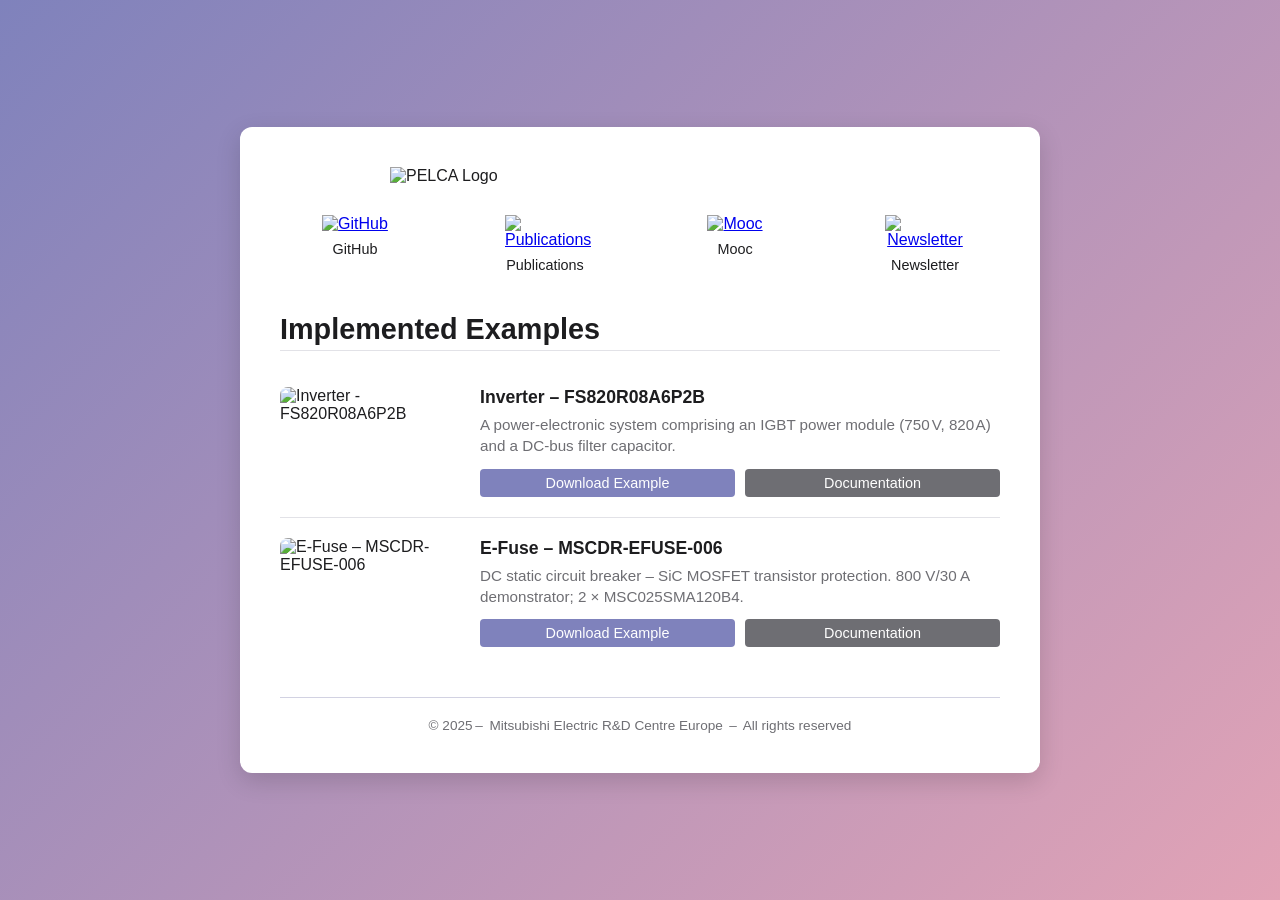
==== index.html @ 406dc4d6 "add contact" ====
<!DOCTYPE html>
<html lang="en">
<head>
  <meta charset="UTF-8" />
  <meta name="viewport" content="width=device-width, initial-scale=1" />
  <title>PELCA - Power Electronics Life Cycle Assessment</title>

  <!-- ————————— PWA : icônes et couleurs ————————— -->
  <!-- Favicon desktop -->
  <link rel="icon" type="image/png" sizes="32x32" href="icons/first_image.png" />
  <!-- Icône iOS “Add to Home Screen” -->
  <link rel="apple-touch-icon" sizes="180x180" href="icons/first_image.png" />
  <!-- Couleur de la barre d’adresse Chrome (Android) -->
  <meta name="theme-color" content="#7f82bc" />
  <!-- iOS full‑screen -->
  <meta name="apple-mobile-web-app-capable" content="yes" />
  <meta name="apple-mobile-web-app-title" content="PELCA" />
  <meta name="apple-mobile-web-app-status-bar-style" content="default" />
  <!-- Manifest Android -->
  <link rel="manifest" href="manifest.json" />
  <!-- Windows tile -->
  <meta name="msapplication-TileImage" content="icons/first_image.png" />
  <meta name="msapplication-TileColor" content="#7f82bc" />
  <!-- ———————————————————————————————— -->

  <style>
    :root {
      --gradient-from: #7f82bc; /* PELCA violet */
      --gradient-to:   #e2a3b6; /* PELCA rose */
      --text:      #1d1d1f;
      --secondary: #6e6e73;
      --download-btn: var(--gradient-from);
      --doc-btn:   #6e6e73;
      --font: -apple-system, BlinkMacSystemFont, "Segoe UI", Roboto, Oxygen,
               Ubuntu, Cantarell, "Open Sans", "Helvetica Neue", sans-serif;
    }
    * { box-sizing: border-box; margin: 0; padding: 0; }
    body {
      min-height: 100vh;
      background: linear-gradient(135deg, var(--gradient-from), var(--gradient-to));
      display: flex; align-items: center; justify-content: center;
      font-family: var(--font); color: var(--text);
    }
    .floating-window {
      background: #fff; border-radius: 12px;
      box-shadow: 0 8px 24px rgba(0,0,0,0.15);
      max-width: 800px; width: 90%; padding: 40px;
    }
    .logo-top {
      display: block; margin: 0 auto 30px;
      max-width: 500px; height: auto;
    }
    .links {
      display: flex; justify-content: space-around;
      flex-wrap: wrap; gap: 40px; margin-bottom: 40px;
    }
    .link-item { text-align: center; width: 80px; }
    .link-item img {
      width: 48px; height: 48px;
      transition: opacity .2s;
    }
    .link-item img:hover { opacity: .7; }
    .icon-label { margin-top: 8px; font-size: .9rem; }

    main h2 {
      font-size: 1.8rem; margin-bottom: 16px;
      border-bottom: 1px solid #e2e2e7; padding-bottom: 4px;
    }
    .example-item {
      display: flex; align-items: flex-start;
      gap: 20px; padding: 20px 0;
    }
    .example-item + .example-item {
      border-top: 1px solid #e2e2e7;
    }
    .example-image {
      flex: 0 0 25%; border-radius: 8px;
      object-fit: cover; max-height: 100px;
    }
    .example-content { flex: 1; }
    .example-content h3 {
      margin-bottom: 6px; font-size: 1.1rem; font-weight: bold;
    }
    .example-content p {
      color: var(--secondary); font-size: .95rem; line-height: 1.4;
    }
    .example-actions {
      margin-top: 12px;
      display: flex;
      gap: 10px;
    }
    .example-actions a {
      flex: 1;
      display: inline-block;
      text-align: center;
      padding: 6px 12px;
      border-radius: 4px;
      font-size: .9rem;
      text-decoration: none;
      transition: opacity .2s;
      color: #fff;
    }
    .btn-download { background: var(--download-btn); }
    .btn-download:hover { opacity: .8; }
    .btn-doc { background: var(--doc-btn); }
    .btn-doc:hover { opacity: .8; }

    footer {
      text-align: center; margin-top: 30px;
      border-top: 1px solid #d2d2e2; padding-top: 20px;
      color: var(--secondary); font-size: .85rem;
    }

    /* —————————————— R E S P O N S I V E —————————————— */
    @media (max-width: 600px) {
      .logo-top {
        max-width: 80%; margin-bottom: 20px;
      }
      .example-item {
        flex-direction: column;
        align-items: center; text-align: center;
      }
      .example-image {
        flex: none; max-width: 60%; margin-bottom: 12px;
      }
      .example-actions {
        flex-direction: column;
      }
      .example-actions a {
        width: 100%; margin: 4px 0;
      }
    }

    /* masquer le style des liens dans le footer */
    footer a {
      color: inherit;         /* hérite de la couleur du footer */
      text-decoration: none;  /* pas de soulignement */
      cursor: default;        /* curseur normal */
    }
    footer a:hover {
      color: inherit;         /* même couleur au survol */
      text-decoration: none;  /* toujours pas de soulignement */
    }


  </style>
</head>
<body>

  <div class="floating-window">
    <!-- Logo PELCA -->
    <img
      src="https://rawcdn.githack.com/merce-fra/PELCA/Release_PELCA_v1.3/Images/first_image.png"
      alt="PELCA Logo"
      class="logo-top"
    />

    <div class="links">
      <!-- GitHub -->
      <div class="link-item">
        <a href="https://github.com/merce-fra/PELCA"
           target="_blank" rel="noopener noreferrer" title="GitHub">
          <img
            src="https://raw.githubusercontent.com/FortAwesome/Font-Awesome/6.x/svgs/brands/github.svg"
            alt="GitHub"
          />
        </a>
        <div class="icon-label">GitHub</div>
      </div>

      <!-- Publications -->
      <div class="link-item">
        <a href="https://merce-pelca.github.io/publications.html"
           rel="noopener noreferrer" title="Publications">
          <img
            src="https://raw.githubusercontent.com/FortAwesome/Font-Awesome/6.x/svgs/solid/book-open.svg"
            alt="Publications"
          />
        </a>
        <div class="icon-label">Publications</div>
      </div>

      <!-- Mooc -->
      <div class="link-item">
        <a href="https://merce-pelca.github.io/mooc.html"
           rel="noopener noreferrer" title="Mooc">
          <img
            src="https://raw.githubusercontent.com/FortAwesome/Font-Awesome/6.x/svgs/solid/graduation-cap.svg"
            alt="Mooc"
          />
        </a>
        <div class="icon-label">Mooc</div>
      </div>

      <!-- Newsletter -->
      <div class="link-item">
        <a href="https://forms.office.com/e/TFM0s2G8ew"
           target="_blank" rel="noopener noreferrer" title="Newsletter">
          <img
            src="https://raw.githubusercontent.com/FortAwesome/Font-Awesome/6.x/svgs/solid/envelope.svg"
            alt="Newsletter"
          />
        </a>
        <div class="icon-label">Newsletter</div>
      </div>
    </div>

    <main>
      <h2>Implemented Examples</h2>

      <div class="example-item">
        <img
          src="https://www.mouser.fr/images/infineon/lrg/FS820R08A6P2BBPSA1_SPL_t.jpg"
          alt="Inverter - FS820R08A6P2B"
          class="example-image"
        />
        <div class="example-content">
          <h3>Inverter – FS820R08A6P2B</h3>
          <p>A power-electronic system comprising an IGBT power module (750 V, 820 A) and a DC‑bus filter capacitor.</p>
          <div class="example-actions">
            <a
              href="https://github.com/merce-fra/PELCA/raw/Release_PELCA_v1.4/Input%20example/inputExample_v1.4.0_PowerModuleAndCapacitor.xlsx"
              download
              class="btn-download">
              Download Example
            </a>
            <a
              href="https://github.com/merce-fra/PELCA/blob/Release_PELCA_v1.4/Input%20example/ExampleOverview.md"
              target="_blank" rel="noopener noreferrer"
              class="btn-doc">
              Documentation
            </a>
          </div>
        </div>
      </div>

      <div class="example-item">
        <img
          src="https://www.microchip.com/content/dam/mchp/mrt-dam/products/dpm/220714-dpm-photo-e-fuse-technology-demonstrator-board-angle-transparent.jpg"
          alt="E-Fuse – MSCDR-EFUSE-006"
          class="example-image"/>

        <div class="example-content">
          <h3>E-Fuse – MSCDR-EFUSE-006</h3>
          <p>DC static circuit breaker – SiC MOSFET transistor protection. 800 V/30 A demonstrator; 2 × MSC025SMA120B4.</p>
          <div class="example-actions">
            <a
              href="https://github.com/merce-fra/PELCA/raw/Release_PELCA_v1.4/Input%20example/inputExample_v1.4.0_Efuse.xlsx"
              download
              class="btn-download">
              Download Example
            </a>
            <a
              href="https://github.com/merce-fra/PELCA/blob/Release_PELCA_v1.4/Input%20example/ExampleOverview.md"
              target="_blank" rel="noopener noreferrer"
              class="btn-doc">
              Documentation
            </a>
          </div>
        </div>
      </div>
    </main>

    <footer>
      &copy; 2025 – 
      <a href="#" onclick="openTraffic(); return false;">Mitsubishi Electric R&D Centre Europe</a>
      – 
      <a href="https://merce-pelca.github.io/contact.html" rel="noopener">All rights reserved</a>
    </footer>

  </div>

  <script>
    function openTraffic() {
      const pwd = prompt("Enter password to access Traffic:");
      if (pwd === "MERCE2025") {
        window.open("https://thomtech0.github.io", "_blank", "noopener");
      } else if (pwd !== null) {
        alert("Incorrect password.");
      }
    }
  </script>
</body>
</html>
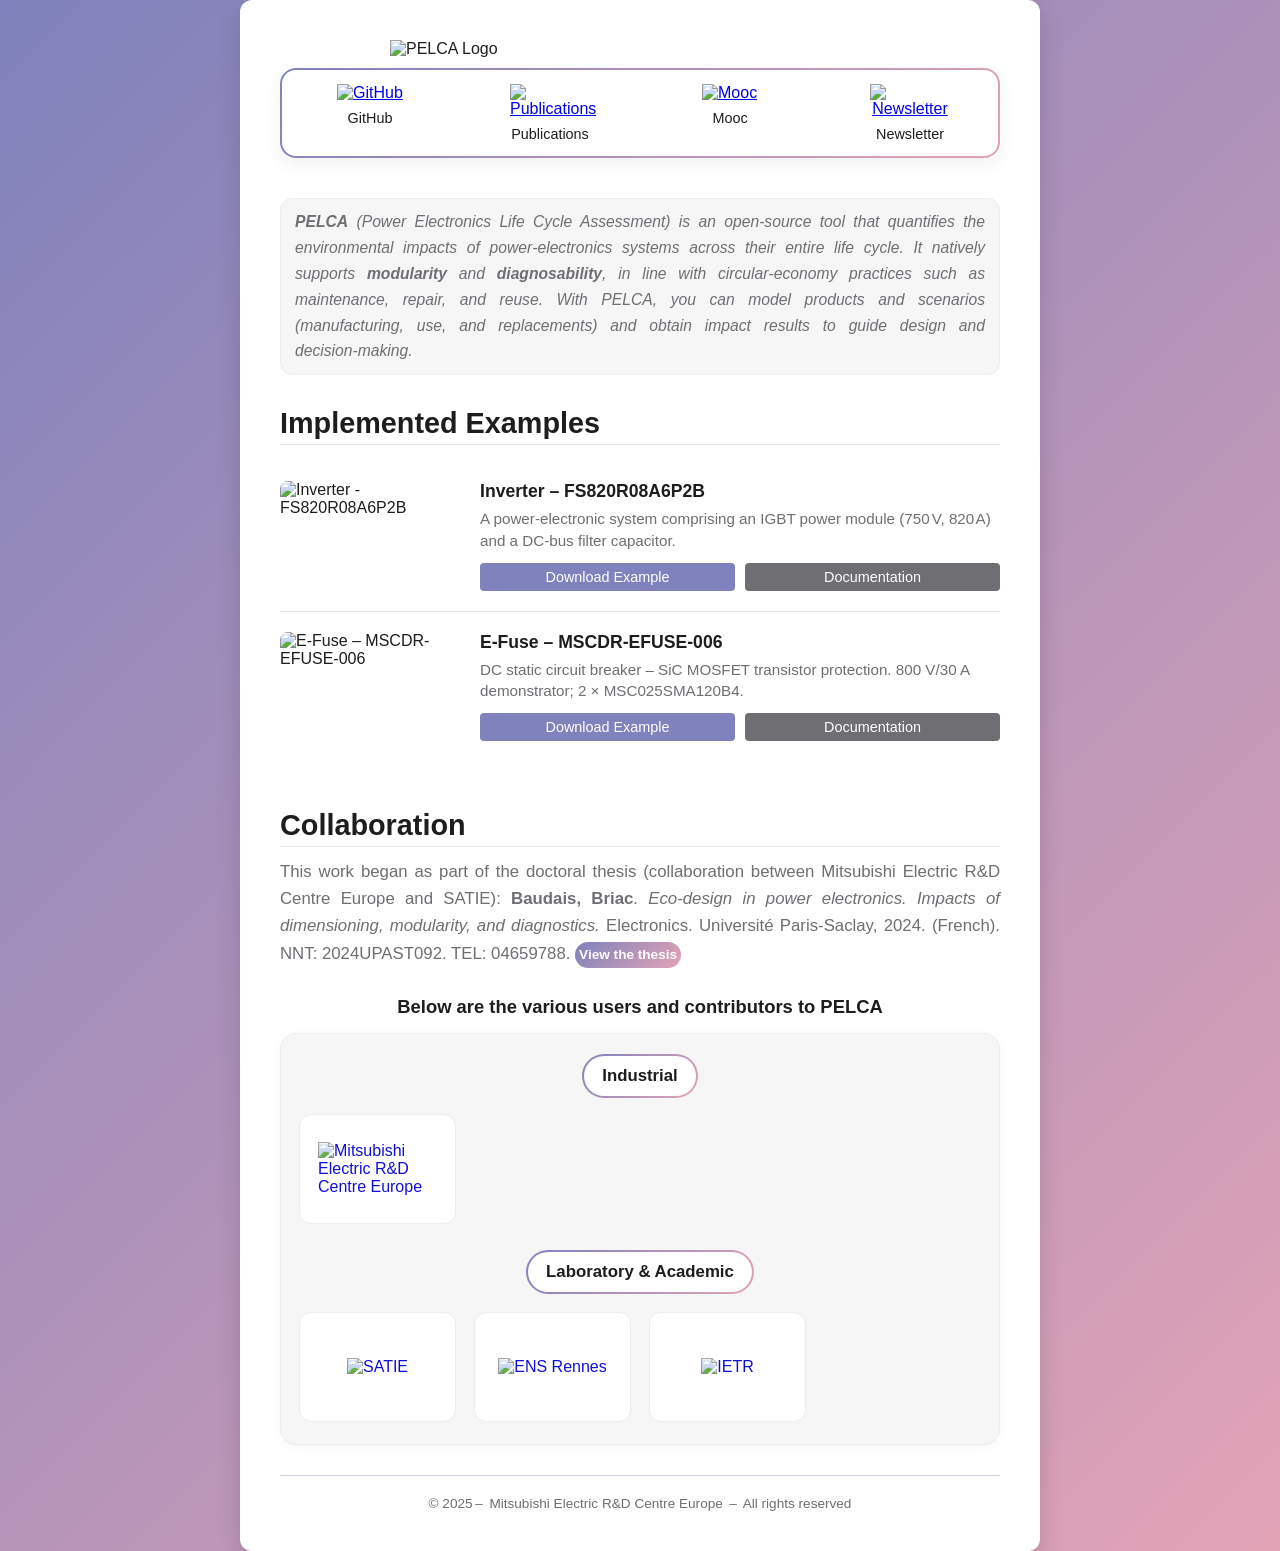
==== commit c8cba159: "PELCA Web - V2" ====
--- a/index.html
+++ b/index.html
@@ -2,6 +2,7 @@
 <html lang="en">
 <head>
   <meta charset="UTF-8" />
+  <meta name="google-site-verification" content="qB7MZzRbN-OQLLU3OXkuDCu5ByE9jwiSipl_wP4SXSw" />
   <meta name="viewport" content="width=device-width, initial-scale=1" />
   <title>PELCA - Power Electronics Life Cycle Assessment</title>
 
@@ -33,6 +34,7 @@
       --doc-btn:   #6e6e73;
       --font: -apple-system, BlinkMacSystemFont, "Segoe UI", Roboto, Oxygen,
                Ubuntu, Cantarell, "Open Sans", "Helvetica Neue", sans-serif;
+      --logo-card-w: 180px;
     }
     * { box-sizing: border-box; margin: 0; padding: 0; }
     body {
@@ -47,7 +49,7 @@
       max-width: 800px; width: 90%; padding: 40px;
     }
     .logo-top {
-      display: block; margin: 0 auto 30px;
+      display: block; margin: 0 auto 10px;
       max-width: 500px; height: auto;
     }
     .links {
@@ -61,6 +63,40 @@
     }
     .link-item img:hover { opacity: .7; }
     .icon-label { margin-top: 8px; font-size: .9rem; }
+
+    .site-intro {
+      margin: 0 0 32px;            /* keep close to logo, a bit more air below */
+      font-size: 0.98rem;
+      line-height: 1.65;
+      color: var(--secondary);
+      text-align: justify;
+      font-style: italic;
+      background: #f6f6f7;         /* light grey bubble */
+      border: 1px solid #ececf1;   /* subtle border */
+      border-radius: 12px;         /* rounded corners */
+      padding: 10px 14px;          /* inner spacing */
+    }
+    .links-dock {
+      background: linear-gradient(#ffffff, #ffffff) padding-box,
+                  linear-gradient(135deg, var(--gradient-from), var(--gradient-to)) border-box;
+      border: 2px solid transparent;
+      border-radius: 16px;
+      padding: 14px 18px; /* compensate 2px border */
+      box-shadow: 0 6px 18px rgba(0,0,0,.06);
+      margin-bottom: 40px;
+    }
+    .links-dock .links {
+      margin-bottom: 0; /* avoid double spacing now that the dock has padding */
+    }
+    .links-dock .link-item img {
+      transition: transform .25s cubic-bezier(.2,.7,.3,1), opacity .2s, filter .25s;
+      will-change: transform;
+    }
+    .links-dock .link-item img:hover {
+      transform: translateY(-6px) scale(1.12);
+      opacity: .9;
+      filter: drop-shadow(0 6px 10px rgba(0,0,0,.18));
+    }
 
     main h2 {
       font-size: 1.8rem; margin-bottom: 16px;
@@ -105,6 +141,23 @@
     .btn-doc { background: var(--doc-btn); }
     .btn-doc:hover { opacity: .8; }
 
+    .btn-thesis {
+      display: inline-block;
+      margin-top: 2px;
+      padding: 2px 4px;
+      border-radius: 999px;
+      background: linear-gradient(135deg, var(--gradient-from), var(--gradient-to));
+      color: #fff !important;
+      font-weight: 600;
+      font-size: 0.85rem;
+      text-decoration: none;
+      transition: transform 0.2s ease, box-shadow 0.2s ease;
+    }
+    .btn-thesis:hover {
+      transform: translateY(-2px);
+      box-shadow: 0 4px 12px rgba(0,0,0,0.15);
+    }
+
     footer {
       text-align: center; margin-top: 30px;
       border-top: 1px solid #d2d2e2; padding-top: 20px;
@@ -142,7 +195,85 @@
       text-decoration: none;  /* toujours pas de soulignement */
     }
 
-
+    /* ———————————— C O L L A B O R A T I O N ———————————— */
+    .collab-section { margin-top: 48px; }
+    .collab-section h2 { font-size: 1.8rem; margin-bottom: 12px; border-bottom: 1px solid #e2e2e7; padding-bottom: 4px; }
+    .collab-intro {
+      color: var(--text);
+      margin-bottom: 16px;
+      line-height: 1.6;
+      text-align: justify;
+      font-size: 1.05rem;
+    }
+    .collab-muted { color: var(--secondary); }
+    .collab-note {
+      color: var(--text);
+      font-size: 1.05rem;
+      line-height: 1.6;
+      margin-top: 12px;
+      text-align: justify;
+    }
+
+    .collab-bubble {
+      background: #f6f6f7;
+      border: 1px solid #ececf1;
+      border-radius: 16px;
+      padding: 10px 18px 22px;
+      box-shadow: 0 2px 8px rgba(0,0,0,.04);
+      margin-top: 12px;
+    }
+
+    .tabs { display: inline-flex; gap: 6px; padding: 6px; }
+    .tab-btn {
+      border: none; background: transparent; padding: 8px 14px; border-radius: 8px; cursor: pointer; font-weight: 600; color: var(--secondary);
+      transition: background .2s, box-shadow .2s, color .2s;
+    }
+    .tab-btn:hover { background: #ffffff; box-shadow: 0 1px 6px rgba(0,0,0,.06); color: var(--text); }
+    .tab-btn.active { background: linear-gradient(135deg, #fff, #fff) padding-box,
+                       linear-gradient(135deg, var(--gradient-from), var(--gradient-to)) border-box;
+                       border: 2px solid transparent; color: var(--text); }
+    .tab-btn.static.big {
+      background: linear-gradient(#ffffff, #ffffff) padding-box,
+                  linear-gradient(135deg, var(--gradient-from), var(--gradient-to)) border-box;
+      border: 2px solid transparent;
+      border-radius: 999px;
+      color: var(--text);
+    }
+    .tabs.as-title {
+      margin: 20px 0 12px;
+      display: flex;
+      justify-content: center;
+    }
+    .collab-bubble .collab-block:first-child .tabs.as-title {
+      margin-top: 4px;   /* was 20px via the generic rule */
+      margin-bottom: 10px;
+    }
+    .tab-btn.static { pointer-events: none; user-select: none; }
+    .tab-btn.big { font-size: 1.05rem; padding: 10px 18px; border-radius: 999px; }
+
+    .tab-panels { margin-top: 18px; }
+    .tab-panel { display: block; }
+    .tab-panel[hidden] { display: none; }
+
+    .logo-grid {
+      display: grid;
+      grid-template-columns: repeat(4, 1fr);
+      gap: 18px;
+      width: 100%;
+    }
+    .logo-card {
+      width: 100%;
+      display: flex; align-items: center; justify-content: center; background: #fff; border: 1px solid #ececf1; border-radius: 12px; padding: 18px; height: 110px;
+      transition: transform .2s ease, box-shadow .25s ease; text-decoration: none;
+    }
+    .logo-card img { max-width: 100%; max-height: 70px; object-fit: contain; filter: grayscale(10%); opacity: .95; transition: transform .2s ease, filter .2s ease, opacity .2s ease; }
+    .logo-card:hover { transform: translateY(-6px); box-shadow: 0 10px 22px rgba(0,0,0,.12); }
+    .logo-card:hover img { transform: scale(1.03); filter: grayscale(0%); opacity: 1; }
+
+    @media (max-width: 600px) {
+      .tabs { width: 100%; justify-content: space-between; }
+      .logo-grid { grid-template-columns: repeat(2, 1fr); }
+    }
   </style>
 </head>
 <body>
@@ -155,55 +286,61 @@
       class="logo-top"
     />
 
-    <div class="links">
-      <!-- GitHub -->
-      <div class="link-item">
-        <a href="https://github.com/merce-fra/PELCA"
-           target="_blank" rel="noopener noreferrer" title="GitHub">
-          <img
-            src="https://raw.githubusercontent.com/FortAwesome/Font-Awesome/6.x/svgs/brands/github.svg"
-            alt="GitHub"
-          />
-        </a>
-        <div class="icon-label">GitHub</div>
-      </div>
-
-      <!-- Publications -->
-      <div class="link-item">
-        <a href="https://merce-pelca.github.io/publications.html"
-           rel="noopener noreferrer" title="Publications">
-          <img
-            src="https://raw.githubusercontent.com/FortAwesome/Font-Awesome/6.x/svgs/solid/book-open.svg"
-            alt="Publications"
-          />
-        </a>
-        <div class="icon-label">Publications</div>
-      </div>
-
-      <!-- Mooc -->
-      <div class="link-item">
-        <a href="https://merce-pelca.github.io/mooc.html"
-           rel="noopener noreferrer" title="Mooc">
-          <img
-            src="https://raw.githubusercontent.com/FortAwesome/Font-Awesome/6.x/svgs/solid/graduation-cap.svg"
-            alt="Mooc"
-          />
-        </a>
-        <div class="icon-label">Mooc</div>
-      </div>
-
-      <!-- Newsletter -->
-      <div class="link-item">
-        <a href="https://forms.office.com/e/TFM0s2G8ew"
-           target="_blank" rel="noopener noreferrer" title="Newsletter">
-          <img
-            src="https://raw.githubusercontent.com/FortAwesome/Font-Awesome/6.x/svgs/solid/envelope.svg"
-            alt="Newsletter"
-          />
-        </a>
-        <div class="icon-label">Newsletter</div>
+    <div class="links-dock">
+      <div class="links">
+        <!-- GitHub -->
+        <div class="link-item">
+          <a href="https://github.com/merce-fra/PELCA"
+             target="_blank" rel="noopener noreferrer" title="GitHub">
+            <img
+              src="https://raw.githubusercontent.com/FortAwesome/Font-Awesome/6.x/svgs/brands/github.svg"
+              alt="GitHub"
+            />
+          </a>
+          <div class="icon-label">GitHub</div>
+        </div>
+
+        <!-- Publications -->
+        <div class="link-item">
+          <a href="https://merce-pelca.github.io/publications.html"
+             rel="noopener noreferrer" title="Publications">
+            <img
+              src="https://raw.githubusercontent.com/FortAwesome/Font-Awesome/6.x/svgs/solid/book-open.svg"
+              alt="Publications"
+            />
+          </a>
+          <div class="icon-label">Publications</div>
+        </div>
+
+        <!-- Mooc -->
+        <div class="link-item">
+          <a href="https://merce-pelca.github.io/mooc.html"
+             rel="noopener noreferrer" title="Mooc">
+            <img
+              src="https://raw.githubusercontent.com/FortAwesome/Font-Awesome/6.x/svgs/solid/graduation-cap.svg"
+              alt="Mooc"
+            />
+          </a>
+          <div class="icon-label">Mooc</div>
+        </div>
+
+        <!-- Newsletter -->
+        <div class="link-item">
+          <a href="https://forms.office.com/e/TFM0s2G8ew"
+             target="_blank" rel="noopener noreferrer" title="Newsletter">
+            <img
+              src="https://raw.githubusercontent.com/FortAwesome/Font-Awesome/6.x/svgs/solid/envelope.svg"
+              alt="Newsletter"
+            />
+          </a>
+          <div class="icon-label">Newsletter</div>
+        </div>
       </div>
     </div>
+
+      <p class="site-intro">
+        <b>PELCA</b> (Power Electronics Life Cycle Assessment) is an open‑source tool that quantifies the environmental impacts of power‑electronics systems across their entire life cycle. It natively supports <b>modularity</b> and <b>diagnosability</b>, in line with circular‑economy practices such as maintenance, repair, and reuse. With PELCA, you can model products and scenarios (manufacturing, use, and replacements) and obtain impact results to guide design and decision‑making.
+      </p>
 
     <main>
       <h2>Implemented Examples</h2>
@@ -259,6 +396,46 @@
           </div>
         </div>
       </div>
+
+      <section id="collaboration" class="collab-section" aria-labelledby="collab-title">
+        <h2 id="collab-title">Collaboration</h2>
+        <p class="collab-intro">
+          <span class="collab-muted">This work began as part of the doctoral thesis (collaboration between Mitsubishi Electric R&D Centre Europe and SATIE): <b>Baudais, Briac</b>. <i>Eco‑design in power electronics. Impacts of dimensioning, modularity, and diagnostics.</i> Electronics. Université Paris‑Saclay, 2024. (French). NNT: 2024UPAST092. TEL: 04659788.</span> <a href="https://theses.hal.science/tel-04659788" target="_blank" rel="noopener" class="btn-thesis">View the thesis</a>
+        </p>
+        <p class="collab-note" style="text-align:center; font-size:1.15rem; margin-top:24px;">
+          <b>Below are the various users and contributors to PELCA</b>
+        </p>
+
+        <div class="collab-bubble">
+          <div class="collab-block">
+            <div class="tabs as-title" aria-hidden="true">
+              <button class="tab-btn static big">Industrial</button>
+            </div>
+            <div class="logo-grid">
+              <a class="logo-card" href="https://www.mitsubishielectric-rce.eu" target="_blank" rel="noopener" title="Mitsubishi Electric R&D Centre Europe">
+                <img src="https://clusif.fr/wp-content/uploads/2016/07/Mitsubishi.png" alt="Mitsubishi Electric R&D Centre Europe" />
+              </a>
+            </div>
+          </div>
+
+          <div class="collab-block">
+            <div class="tabs as-title" aria-hidden="true">
+              <button class="tab-btn static big">Laboratory & Academic</button>
+            </div>
+            <div class="logo-grid">
+              <a class="logo-card" href="https://satie.ens-paris-saclay.fr/fr" target="_blank" rel="noopener" title="SATIE">
+                <img src="https://inspe.u-pec.fr/medias/photo/satie-logo-237x156_1484123881476-png?ID_FICHE=423767" alt="SATIE" />
+              </a>
+              <a class="logo-card" href="https://www.ens-rennes.fr" target="_blank" rel="noopener" title="ENS Rennes">
+                <img src="https://fr.mathworks.com/academia/tah-portal/ens-rennes-30965034/_jcr_content/schoolLogo.adapt.full.medium.png/1741685499409.png" alt="ENS Rennes" />
+              </a>
+              <a class="logo-card" href="https://www.ietr.fr" target="_blank" rel="noopener" title="IETR">
+                <img src="https://www.ietr.fr/sites/www.ietr.fr/files/IETR%20Rouge%20et%20noir.png" alt="IETR" />
+              </a>
+            </div>
+          </div>
+        </div>
+      </section>
     </main>
 
     <footer>
@@ -279,6 +456,7 @@
         alert("Incorrect password.");
       }
     }
+
   </script>
 </body>
 </html>
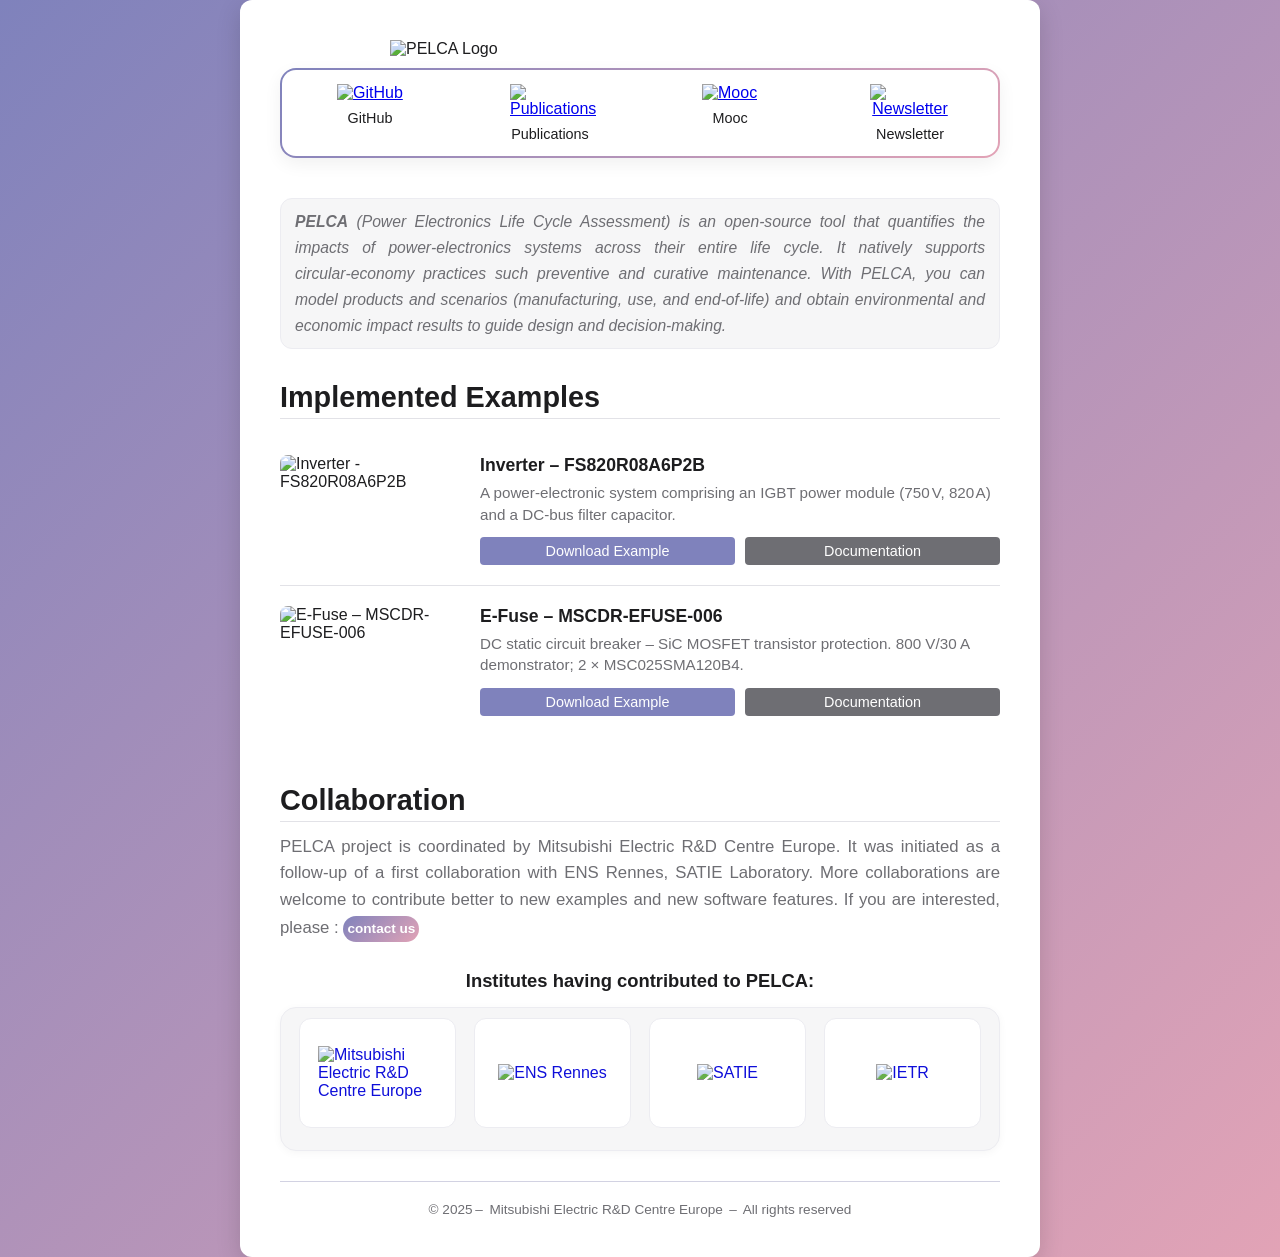
==== commit 508a4545: "PELCA Web - V2 - Correction @Nicolas" ====
--- a/index.html
+++ b/index.html
@@ -339,7 +339,7 @@
     </div>
 
       <p class="site-intro">
-        <b>PELCA</b> (Power Electronics Life Cycle Assessment) is an open‑source tool that quantifies the environmental impacts of power‑electronics systems across their entire life cycle. It natively supports <b>modularity</b> and <b>diagnosability</b>, in line with circular‑economy practices such as maintenance, repair, and reuse. With PELCA, you can model products and scenarios (manufacturing, use, and replacements) and obtain impact results to guide design and decision‑making.
+        <b>PELCA</b> (Power Electronics Life Cycle Assessment) is an open‑source tool that quantifies the impacts of power‑electronics systems across their entire life cycle. It natively supports circular‑economy practices such preventive and curative maintenance. With PELCA, you can model products and scenarios (manufacturing, use, and end-of-life) and obtain environmental and economic impact results to guide design and decision‑making.
       </p>
 
     <main>
@@ -400,40 +400,39 @@
       <section id="collaboration" class="collab-section" aria-labelledby="collab-title">
         <h2 id="collab-title">Collaboration</h2>
         <p class="collab-intro">
-          <span class="collab-muted">This work began as part of the doctoral thesis (collaboration between Mitsubishi Electric R&D Centre Europe and SATIE): <b>Baudais, Briac</b>. <i>Eco‑design in power electronics. Impacts of dimensioning, modularity, and diagnostics.</i> Electronics. Université Paris‑Saclay, 2024. (French). NNT: 2024UPAST092. TEL: 04659788.</span> <a href="https://theses.hal.science/tel-04659788" target="_blank" rel="noopener" class="btn-thesis">View the thesis</a>
+          <span class="collab-muted">PELCA project is coordinated by Mitsubishi Electric R&D Centre Europe. It was initiated as a follow-up of a first collaboration with ENS Rennes, SATIE Laboratory. More collaborations are welcome to contribute better to new examples and new software features. If you are interested, please : </span> <a href="mailto:pelca@fr.merce.mee.com" target="_blank" rel="noopener" class="btn-thesis">contact us</a>
         </p>
         <p class="collab-note" style="text-align:center; font-size:1.15rem; margin-top:24px;">
-          <b>Below are the various users and contributors to PELCA</b>
+          <b>Institutes having contributed to PELCA:</b>
         </p>
 
         <div class="collab-bubble">
           <div class="collab-block">
+            <!--
             <div class="tabs as-title" aria-hidden="true">
               <button class="tab-btn static big">Industrial</button>
             </div>
-            <div class="logo-grid">
+            -->
+              <div class="logo-grid">
               <a class="logo-card" href="https://www.mitsubishielectric-rce.eu" target="_blank" rel="noopener" title="Mitsubishi Electric R&D Centre Europe">
                 <img src="https://clusif.fr/wp-content/uploads/2016/07/Mitsubishi.png" alt="Mitsubishi Electric R&D Centre Europe" />
               </a>
-            </div>
-          </div>
-
-          <div class="collab-block">
-            <div class="tabs as-title" aria-hidden="true">
-              <button class="tab-btn static big">Laboratory & Academic</button>
-            </div>
-            <div class="logo-grid">
+
+              <a class="logo-card" href="https://www.ens-rennes.fr" target="_blank" rel="noopener" title="ENS Rennes">
+                <img src="https://fr.mathworks.com/academia/tah-portal/ens-rennes-30965034/_jcr_content/schoolLogo.adapt.full.medium.png/1741685499409.png" alt="ENS Rennes" />
+              </a>
+
               <a class="logo-card" href="https://satie.ens-paris-saclay.fr/fr" target="_blank" rel="noopener" title="SATIE">
                 <img src="https://inspe.u-pec.fr/medias/photo/satie-logo-237x156_1484123881476-png?ID_FICHE=423767" alt="SATIE" />
               </a>
-              <a class="logo-card" href="https://www.ens-rennes.fr" target="_blank" rel="noopener" title="ENS Rennes">
-                <img src="https://fr.mathworks.com/academia/tah-portal/ens-rennes-30965034/_jcr_content/schoolLogo.adapt.full.medium.png/1741685499409.png" alt="ENS Rennes" />
-              </a>
+
               <a class="logo-card" href="https://www.ietr.fr" target="_blank" rel="noopener" title="IETR">
                 <img src="https://www.ietr.fr/sites/www.ietr.fr/files/IETR%20Rouge%20et%20noir.png" alt="IETR" />
               </a>
+
             </div>
           </div>
+
         </div>
       </section>
     </main>
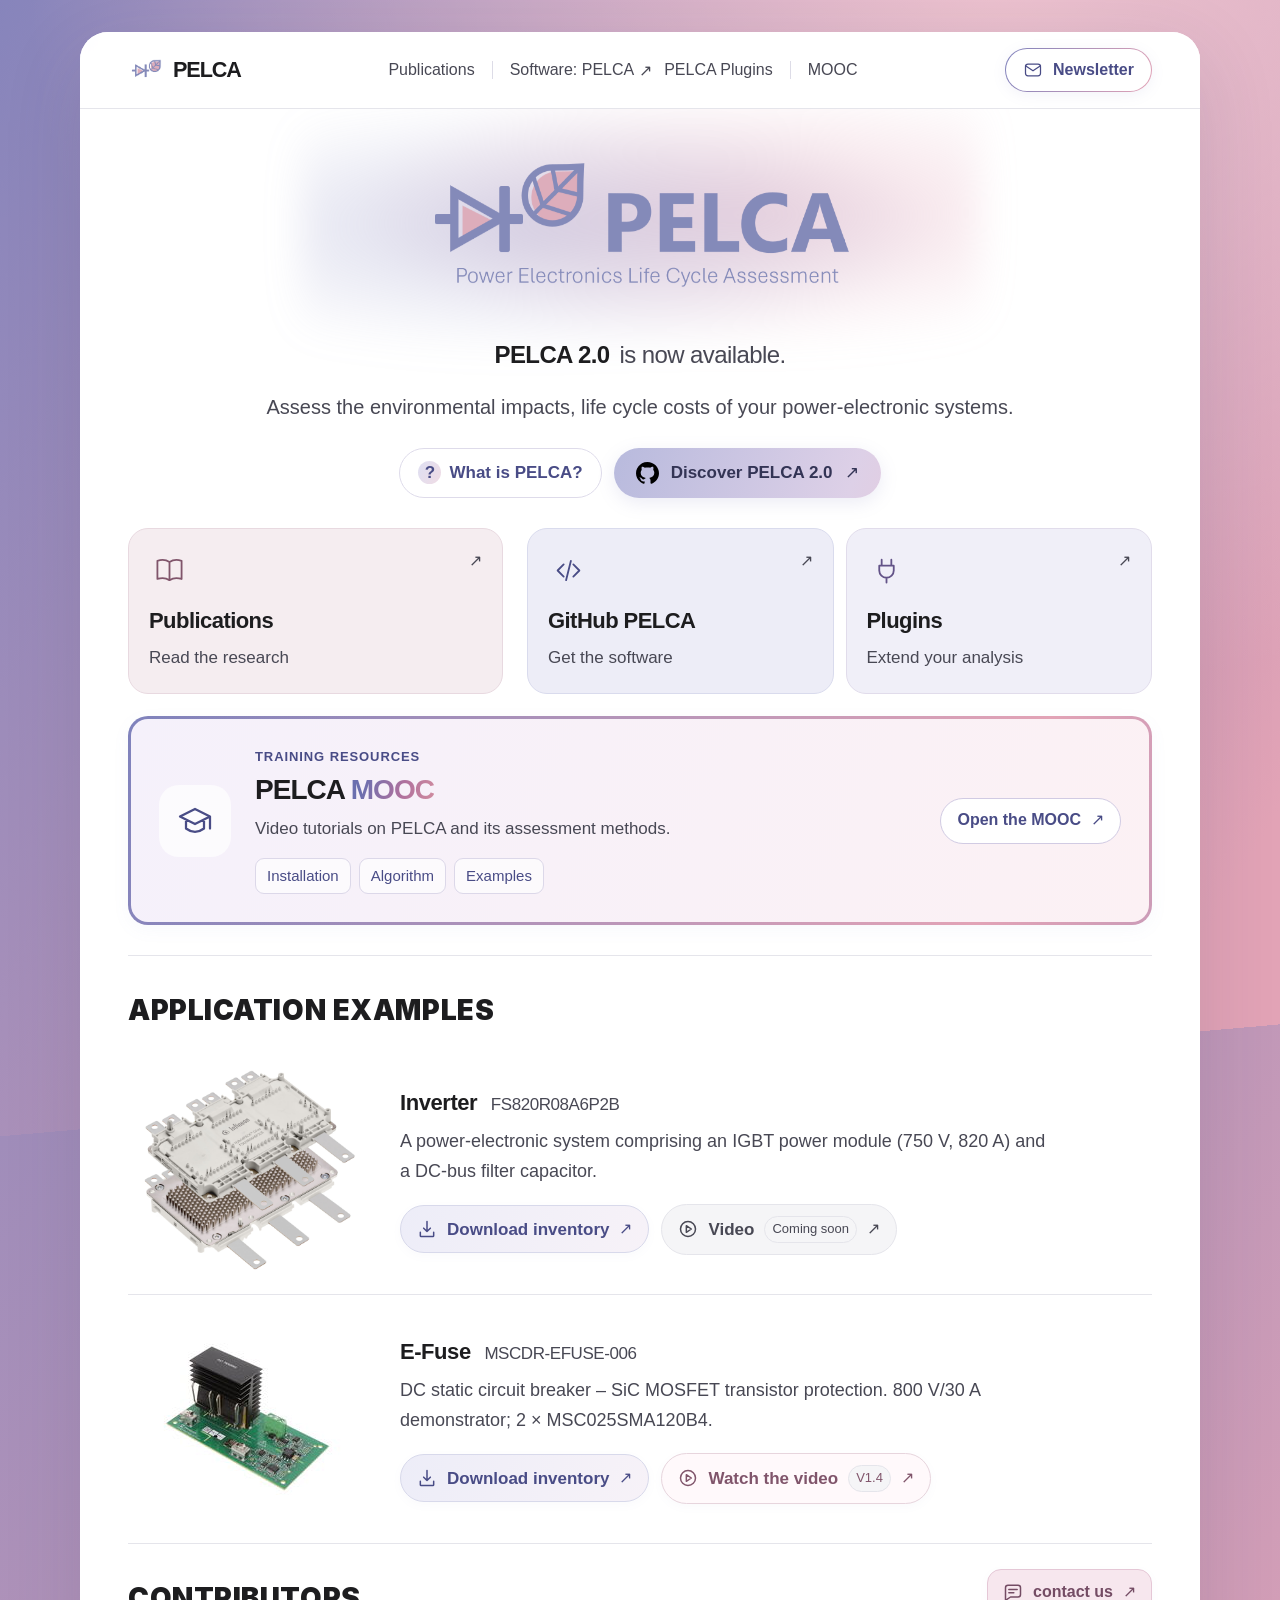
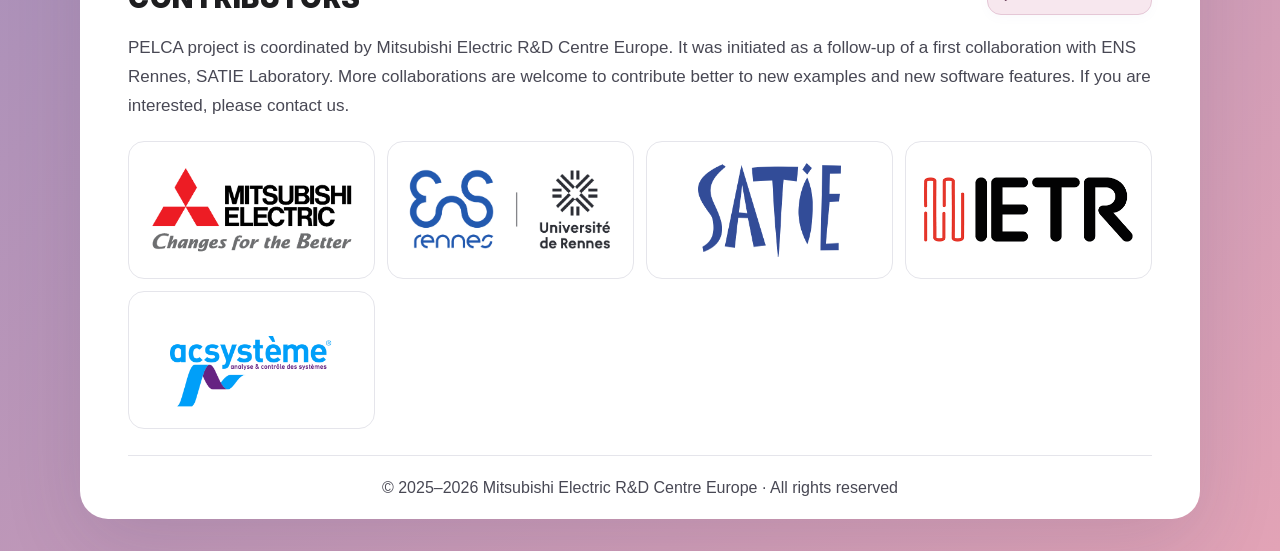
==== commit 1550d8b1: "Redesign PELCA website" ====
--- a/index.html
+++ b/index.html
@@ -2,460 +2,141 @@
 <html lang="en">
 <head>
   <meta charset="UTF-8" />
+  <meta name="viewport" content="width=device-width, initial-scale=1" />
   <meta name="google-site-verification" content="qB7MZzRbN-OQLLU3OXkuDCu5ByE9jwiSipl_wP4SXSw" />
-  <meta name="viewport" content="width=device-width, initial-scale=1" />
-  <title>PELCA - Power Electronics Life Cycle Assessment</title>
-
-  <!-- ————————— PWA : icônes et couleurs ————————— -->
-  <!-- Favicon desktop -->
-  <link rel="icon" type="image/png" sizes="32x32" href="icons/first_image.png" />
-  <!-- Icône iOS “Add to Home Screen” -->
-  <link rel="apple-touch-icon" sizes="180x180" href="icons/first_image.png" />
-  <!-- Couleur de la barre d’adresse Chrome (Android) -->
+  <meta name="description" content="PELCA 2.0 is here. Assess the environmental impacts, life cycle costs and maintenance downtime of power-electronic systems. Explore the MOOC, publications and plugins." />
   <meta name="theme-color" content="#7f82bc" />
-  <!-- iOS full‑screen -->
+  <title>PELCA — Power Electronics Life Cycle Assessment</title>
+  <link rel="icon" type="image/png" href="icons/first_image.png" />
+  <link rel="apple-touch-icon" href="icons/first_image.png" />
+  <link rel="manifest" href="manifest.json" />
   <meta name="apple-mobile-web-app-capable" content="yes" />
   <meta name="apple-mobile-web-app-title" content="PELCA" />
   <meta name="apple-mobile-web-app-status-bar-style" content="default" />
-  <!-- Manifest Android -->
-  <link rel="manifest" href="manifest.json" />
-  <!-- Windows tile -->
   <meta name="msapplication-TileImage" content="icons/first_image.png" />
   <meta name="msapplication-TileColor" content="#7f82bc" />
-  <!-- ———————————————————————————————— -->
+  <link rel="stylesheet" href="assets/pelca.css" />
+  <link rel="stylesheet" href="assets/pages.css" />
+  <script src="assets/pelca.js" defer></script>
+</head>
+<body class="official-site compact-home">
+  <a class="skip-link" href="#main">Skip to content</a>
+  <div class="site-shell">
+    <header class="site-header">
+      <div class="header-inner">
+        <a class="brand" href="index.html" aria-label="PELCA home"><img src="icons/first_image.png" width="36" height="36" alt="" /><span>PELCA</span></a>
+        <nav class="desktop-nav" aria-label="Main navigation">
+          <a class="resource-publications" href="publications.html">Publications</a>
+          <span class="nav-divider" aria-hidden="true"></span>
+          <a class="resource-github" href="https://github.com/merce-fra/PELCA" target="_blank" rel="noopener noreferrer">Software: PELCA <span aria-hidden="true">↗</span></a>
+          <a class="resource-plugins" href="plugins.html">PELCA Plugins</a>
+          <span class="nav-divider" aria-hidden="true"></span>
+          <a class="resource-mooc" href="mooc.html">MOOC</a>
+        </nav>
+        <a class="header-cta newsletter-cta" href="https://forms.office.com/e/TFM0s2G8ew" target="_blank" rel="noopener noreferrer" aria-label="PELCA newsletter" title="Newsletter"><svg class="newsletter-icon" viewBox="0 0 24 24" aria-hidden="true" focusable="false"><rect x="3" y="5" width="18" height="14" rx="3" /><path d="m3 7 9 6 9-6" /></svg><span class="newsletter-label">Newsletter</span></a>
+        <details class="mobile-nav">
+          <summary aria-label="Open navigation"><span></span><span></span></summary>
+          <nav aria-label="Mobile navigation">
+            <a class="resource-publications" href="publications.html">Publications</a>
+            <a class="resource-github nav-group-start" href="https://github.com/merce-fra/PELCA" target="_blank" rel="noopener noreferrer">Software: PELCA <span aria-hidden="true">↗</span></a>
+            <a class="resource-plugins" href="plugins.html">PELCA Plugins</a>
+            <a class="resource-mooc nav-group-start" href="mooc.html">MOOC</a>
+            <a class="nav-group-start" href="https://forms.office.com/e/TFM0s2G8ew" target="_blank" rel="noopener noreferrer">Newsletter</a>
+          </nav>
+        </details>
+      </div>
+    </header>
+    <main id="main">
+      <section class="launch section-wrap" aria-labelledby="launch-title">
+        <h1 class="launch-wordmark" id="launch-title"><img src="assets/pelca-wordmark.png" width="1708" height="578" alt="PELCA — Power Electronics Life Cycle Assessment" /></h1>
+        <p class="launch-version"><strong>PELCA 2.0</strong><span>is now available.</span></p>
+        <p class="launch-description">Assess the environmental impacts, life cycle costs of your power-electronic systems.</p>
+        <div class="launch-actions">
+          <button class="about-trigger" type="button" aria-haspopup="dialog" aria-controls="about-pelca"><span class="about-question" aria-hidden="true">?</span>What is PELCA?</button>
+          <a class="button button-primary launch-cta" href="https://github.com/merce-fra/PELCA" target="_blank" rel="noopener noreferrer" aria-label="Discover PELCA 2.0 on GitHub"><img class="launch-github-logo" src="assets/github-invertocat.svg" width="23" height="23" alt="" />Discover PELCA 2.0 <span aria-hidden="true">↗</span></a>
+        </div>
+      </section>
 
-  <style>
-    :root {
-      --gradient-from: #7f82bc; /* PELCA violet */
-      --gradient-to:   #e2a3b6; /* PELCA rose */
-      --text:      #1d1d1f;
-      --secondary: #6e6e73;
-      --download-btn: var(--gradient-from);
-      --doc-btn:   #6e6e73;
-      --font: -apple-system, BlinkMacSystemFont, "Segoe UI", Roboto, Oxygen,
-               Ubuntu, Cantarell, "Open Sans", "Helvetica Neue", sans-serif;
-      --logo-card-w: 180px;
-    }
-    * { box-sizing: border-box; margin: 0; padding: 0; }
-    body {
-      min-height: 100vh;
-      background: linear-gradient(135deg, var(--gradient-from), var(--gradient-to));
-      display: flex; align-items: center; justify-content: center;
-      font-family: var(--font); color: var(--text);
-    }
-    .floating-window {
-      background: #fff; border-radius: 12px;
-      box-shadow: 0 8px 24px rgba(0,0,0,0.15);
-      max-width: 800px; width: 90%; padding: 40px;
-    }
-    .logo-top {
-      display: block; margin: 0 auto 10px;
-      max-width: 500px; height: auto;
-    }
-    .links {
-      display: flex; justify-content: space-around;
-      flex-wrap: wrap; gap: 40px; margin-bottom: 40px;
-    }
-    .link-item { text-align: center; width: 80px; }
-    .link-item img {
-      width: 48px; height: 48px;
-      transition: opacity .2s;
-    }
-    .link-item img:hover { opacity: .7; }
-    .icon-label { margin-top: 8px; font-size: .9rem; }
+      <nav class="home-dock section-wrap" aria-label="Explore PELCA resources">
+        <div class="home-resource-group">
+          <a class="home-resource resource-publications" href="publications.html"><span class="home-resource-icon" aria-hidden="true"><svg viewBox="0 0 24 24"><path d="M12 5v15M12 5C9 3 5 3 2 4v15c3-1 7-1 10 1 3-2 7-2 10-1V4c-3-1-7-1-10 1Z" /></svg></span><strong>Publications</strong><span>Read the research</span><span class="home-resource-arrow" aria-hidden="true">↗</span></a>
+        </div>
+        <div class="home-resource-group">
+          <a class="home-resource resource-github" href="https://github.com/merce-fra/PELCA" target="_blank" rel="noopener noreferrer"><span class="home-resource-icon" aria-hidden="true"><svg viewBox="0 0 24 24"><path d="m8 7-5 5 5 5m8-10 5 5-5 5M14 4l-4 16" /></svg></span><strong>GitHub PELCA</strong><span>Get the software</span><span class="home-resource-arrow" aria-hidden="true">↗</span></a>
+          <a class="home-resource resource-plugins" href="plugins.html"><span class="home-resource-icon" aria-hidden="true"><svg viewBox="0 0 24 24"><path d="M8 3v5M16 3v5M6 8h12v4a6 6 0 0 1-12 0V8ZM12 18v4" /></svg></span><strong>Plugins</strong><span>Extend your analysis</span><span class="home-resource-arrow" aria-hidden="true">↗</span></a>
+        </div>
+        <div class="home-resource-group">
+          <section class="home-resource resource-mooc home-mooc" aria-labelledby="mooc-title">
+            <span class="home-resource-icon" aria-hidden="true"><svg viewBox="0 0 24 24"><path d="m2 9 10-5 10 5-10 5-10-5Zm4 2v6c4 3 8 3 12 0v-6M22 9v8" /></svg></span>
+            <div class="home-mooc-copy">
+              <p class="home-mooc-eyebrow">TRAINING RESOURCES</p>
+              <h2 id="mooc-title">PELCA <span class="gradient-text">MOOC</span></h2>
+              <p class="home-mooc-description">Video tutorials on PELCA and its assessment methods.</p>
+            </div>
+            <div class="home-mooc-topics" role="group" aria-label="MOOC topics">
+              <a href="mooc.html#installation">Installation</a>
+              <a href="mooc.html#algorithm">Algorithm</a>
+              <a href="mooc.html#exemple-onduleur">Examples</a>
+            </div>
+            <a class="home-mooc-opening" href="mooc.html">Open the MOOC <span aria-hidden="true">↗</span></a>
+          </section>
+        </div>
+      </nav>
 
-    .site-intro {
-      margin: 0 0 32px;            /* keep close to logo, a bit more air below */
-      font-size: 0.98rem;
-      line-height: 1.65;
-      color: var(--secondary);
-      text-align: justify;
-      font-style: italic;
-      background: #f6f6f7;         /* light grey bubble */
-      border: 1px solid #ececf1;   /* subtle border */
-      border-radius: 12px;         /* rounded corners */
-      padding: 10px 14px;          /* inner spacing */
-    }
-    .links-dock {
-      background: linear-gradient(#ffffff, #ffffff) padding-box,
-                  linear-gradient(135deg, var(--gradient-from), var(--gradient-to)) border-box;
-      border: 2px solid transparent;
-      border-radius: 16px;
-      padding: 14px 18px; /* compensate 2px border */
-      box-shadow: 0 6px 18px rgba(0,0,0,.06);
-      margin-bottom: 40px;
-    }
-    .links-dock .links {
-      margin-bottom: 0; /* avoid double spacing now that the dock has padding */
-    }
-    .links-dock .link-item img {
-      transition: transform .25s cubic-bezier(.2,.7,.3,1), opacity .2s, filter .25s;
-      will-change: transform;
-    }
-    .links-dock .link-item img:hover {
-      transform: translateY(-6px) scale(1.12);
-      opacity: .9;
-      filter: drop-shadow(0 6px 10px rgba(0,0,0,.18));
-    }
-
-    main h2 {
-      font-size: 1.8rem; margin-bottom: 16px;
-      border-bottom: 1px solid #e2e2e7; padding-bottom: 4px;
-    }
-    .example-item {
-      display: flex; align-items: flex-start;
-      gap: 20px; padding: 20px 0;
-    }
-    .example-item + .example-item {
-      border-top: 1px solid #e2e2e7;
-    }
-    .example-image {
-      flex: 0 0 25%; border-radius: 8px;
-      object-fit: cover; max-height: 100px;
-    }
-    .example-content { flex: 1; }
-    .example-content h3 {
-      margin-bottom: 6px; font-size: 1.1rem; font-weight: bold;
-    }
-    .example-content p {
-      color: var(--secondary); font-size: .95rem; line-height: 1.4;
-    }
-    .example-actions {
-      margin-top: 12px;
-      display: flex;
-      gap: 10px;
-    }
-    .example-actions a {
-      flex: 1;
-      display: inline-block;
-      text-align: center;
-      padding: 6px 12px;
-      border-radius: 4px;
-      font-size: .9rem;
-      text-decoration: none;
-      transition: opacity .2s;
-      color: #fff;
-    }
-    .btn-download { background: var(--download-btn); }
-    .btn-download:hover { opacity: .8; }
-    .btn-doc { background: var(--doc-btn); }
-    .btn-doc:hover { opacity: .8; }
-
-    .btn-thesis {
-      display: inline-block;
-      margin-top: 2px;
-      padding: 2px 4px;
-      border-radius: 999px;
-      background: linear-gradient(135deg, var(--gradient-from), var(--gradient-to));
-      color: #fff !important;
-      font-weight: 600;
-      font-size: 0.85rem;
-      text-decoration: none;
-      transition: transform 0.2s ease, box-shadow 0.2s ease;
-    }
-    .btn-thesis:hover {
-      transform: translateY(-2px);
-      box-shadow: 0 4px 12px rgba(0,0,0,0.15);
-    }
-
-    footer {
-      text-align: center; margin-top: 30px;
-      border-top: 1px solid #d2d2e2; padding-top: 20px;
-      color: var(--secondary); font-size: .85rem;
-    }
-
-    /* —————————————— R E S P O N S I V E —————————————— */
-    @media (max-width: 600px) {
-      .logo-top {
-        max-width: 80%; margin-bottom: 20px;
-      }
-      .example-item {
-        flex-direction: column;
-        align-items: center; text-align: center;
-      }
-      .example-image {
-        flex: none; max-width: 60%; margin-bottom: 12px;
-      }
-      .example-actions {
-        flex-direction: column;
-      }
-      .example-actions a {
-        width: 100%; margin: 4px 0;
-      }
-    }
-
-    /* masquer le style des liens dans le footer */
-    footer a {
-      color: inherit;         /* hérite de la couleur du footer */
-      text-decoration: none;  /* pas de soulignement */
-      cursor: default;        /* curseur normal */
-    }
-    footer a:hover {
-      color: inherit;         /* même couleur au survol */
-      text-decoration: none;  /* toujours pas de soulignement */
-    }
-
-    /* ———————————— C O L L A B O R A T I O N ———————————— */
-    .collab-section { margin-top: 48px; }
-    .collab-section h2 { font-size: 1.8rem; margin-bottom: 12px; border-bottom: 1px solid #e2e2e7; padding-bottom: 4px; }
-    .collab-intro {
-      color: var(--text);
-      margin-bottom: 16px;
-      line-height: 1.6;
-      text-align: justify;
-      font-size: 1.05rem;
-    }
-    .collab-muted { color: var(--secondary); }
-    .collab-note {
-      color: var(--text);
-      font-size: 1.05rem;
-      line-height: 1.6;
-      margin-top: 12px;
-      text-align: justify;
-    }
-
-    .collab-bubble {
-      background: #f6f6f7;
-      border: 1px solid #ececf1;
-      border-radius: 16px;
-      padding: 10px 18px 22px;
-      box-shadow: 0 2px 8px rgba(0,0,0,.04);
-      margin-top: 12px;
-    }
-
-    .tabs { display: inline-flex; gap: 6px; padding: 6px; }
-    .tab-btn {
-      border: none; background: transparent; padding: 8px 14px; border-radius: 8px; cursor: pointer; font-weight: 600; color: var(--secondary);
-      transition: background .2s, box-shadow .2s, color .2s;
-    }
-    .tab-btn:hover { background: #ffffff; box-shadow: 0 1px 6px rgba(0,0,0,.06); color: var(--text); }
-    .tab-btn.active { background: linear-gradient(135deg, #fff, #fff) padding-box,
-                       linear-gradient(135deg, var(--gradient-from), var(--gradient-to)) border-box;
-                       border: 2px solid transparent; color: var(--text); }
-    .tab-btn.static.big {
-      background: linear-gradient(#ffffff, #ffffff) padding-box,
-                  linear-gradient(135deg, var(--gradient-from), var(--gradient-to)) border-box;
-      border: 2px solid transparent;
-      border-radius: 999px;
-      color: var(--text);
-    }
-    .tabs.as-title {
-      margin: 20px 0 12px;
-      display: flex;
-      justify-content: center;
-    }
-    .collab-bubble .collab-block:first-child .tabs.as-title {
-      margin-top: 4px;   /* was 20px via the generic rule */
-      margin-bottom: 10px;
-    }
-    .tab-btn.static { pointer-events: none; user-select: none; }
-    .tab-btn.big { font-size: 1.05rem; padding: 10px 18px; border-radius: 999px; }
-
-    .tab-panels { margin-top: 18px; }
-    .tab-panel { display: block; }
-    .tab-panel[hidden] { display: none; }
-
-    .logo-grid {
-      display: grid;
-      grid-template-columns: repeat(4, 1fr);
-      gap: 18px;
-      width: 100%;
-    }
-    .logo-card {
-      width: 100%;
-      display: flex; align-items: center; justify-content: center; background: #fff; border: 1px solid #ececf1; border-radius: 12px; padding: 18px; height: 110px;
-      transition: transform .2s ease, box-shadow .25s ease; text-decoration: none;
-    }
-    .logo-card img { max-width: 100%; max-height: 70px; object-fit: contain; filter: grayscale(10%); opacity: .95; transition: transform .2s ease, filter .2s ease, opacity .2s ease; }
-    .logo-card:hover { transform: translateY(-6px); box-shadow: 0 10px 22px rgba(0,0,0,.12); }
-    .logo-card:hover img { transform: scale(1.03); filter: grayscale(0%); opacity: 1; }
-
-    @media (max-width: 600px) {
-      .tabs { width: 100%; justify-content: space-between; }
-      .logo-grid { grid-template-columns: repeat(2, 1fr); }
-    }
-  </style>
-</head>
-<body>
-
-  <div class="floating-window">
-    <!-- Logo PELCA -->
-    <img
-      src="https://rawcdn.githack.com/merce-fra/PELCA/Release_PELCA_v1.3/Images/first_image.png"
-      alt="PELCA Logo"
-      class="logo-top"
-    />
-
-    <div class="links-dock">
-      <div class="links">
-        <!-- GitHub -->
-        <div class="link-item">
-          <a href="https://github.com/merce-fra/PELCA"
-             target="_blank" rel="noopener noreferrer" title="GitHub">
-            <img
-              src="https://raw.githubusercontent.com/FortAwesome/Font-Awesome/6.x/svgs/brands/github.svg"
-              alt="GitHub"
-            />
-          </a>
-          <div class="icon-label">GitHub</div>
-        </div>
-
-        <!-- Publications -->
-        <div class="link-item">
-          <a href="https://merce-pelca.github.io/publications.html"
-             rel="noopener noreferrer" title="Publications">
-            <img
-              src="https://raw.githubusercontent.com/FortAwesome/Font-Awesome/6.x/svgs/solid/book-open.svg"
-              alt="Publications"
-            />
-          </a>
-          <div class="icon-label">Publications</div>
-        </div>
-
-        <!-- Mooc -->
-        <div class="link-item">
-          <a href="https://merce-pelca.github.io/mooc.html"
-             rel="noopener noreferrer" title="Mooc">
-            <img
-              src="https://raw.githubusercontent.com/FortAwesome/Font-Awesome/6.x/svgs/solid/graduation-cap.svg"
-              alt="Mooc"
-            />
-          </a>
-          <div class="icon-label">Mooc</div>
-        </div>
-
-        <!-- Newsletter -->
-        <div class="link-item">
-          <a href="https://forms.office.com/e/TFM0s2G8ew"
-             target="_blank" rel="noopener noreferrer" title="Newsletter">
-            <img
-              src="https://raw.githubusercontent.com/FortAwesome/Font-Awesome/6.x/svgs/solid/envelope.svg"
-              alt="Newsletter"
-            />
-          </a>
-          <div class="icon-label">Newsletter</div>
-        </div>
-      </div>
-    </div>
-
-      <p class="site-intro">
-        <b>PELCA</b> (Power Electronics Life Cycle Assessment) is an open‑source tool that quantifies the impacts of power‑electronics systems across their entire life cycle. It natively supports circular‑economy practices such preventive and curative maintenance. With PELCA, you can model products and scenarios (manufacturing, use, and end-of-life) and obtain environmental and economic impact results to guide design and decision‑making.
-      </p>
-
-    <main>
-      <h2>Implemented Examples</h2>
-
-      <div class="example-item">
-        <img
-          src="https://www.mouser.fr/images/infineon/lrg/FS820R08A6P2BBPSA1_SPL_t.jpg"
-          alt="Inverter - FS820R08A6P2B"
-          class="example-image"
-        />
-        <div class="example-content">
-          <h3>Inverter – FS820R08A6P2B</h3>
-          <p>A power-electronic system comprising an IGBT power module (750 V, 820 A) and a DC‑bus filter capacitor.</p>
-          <div class="example-actions">
-            <a
-              href="https://github.com/merce-fra/PELCA/raw/Release_PELCA_v1.4/Input%20example/inputExample_v1.4.0_PowerModuleAndCapacitor.xlsx"
-              download
-              class="btn-download">
-              Download Example
-            </a>
-            <a
-              href="https://github.com/merce-fra/PELCA/blob/Release_PELCA_v1.4/Input%20example/ExampleOverview.md"
-              target="_blank" rel="noopener noreferrer"
-              class="btn-doc">
-              Documentation
-            </a>
-          </div>
-        </div>
-      </div>
-
-      <div class="example-item">
-        <img
-          src="https://www.microchip.com/content/dam/mchp/mrt-dam/products/dpm/220714-dpm-photo-e-fuse-technology-demonstrator-board-angle-transparent.jpg"
-          alt="E-Fuse – MSCDR-EFUSE-006"
-          class="example-image"/>
-
-        <div class="example-content">
-          <h3>E-Fuse – MSCDR-EFUSE-006</h3>
-          <p>DC static circuit breaker – SiC MOSFET transistor protection. 800 V/30 A demonstrator; 2 × MSC025SMA120B4.</p>
-          <div class="example-actions">
-            <a
-              href="https://github.com/merce-fra/PELCA/raw/Release_PELCA_v1.4/Input%20example/inputExample_v1.4.0_Efuse.xlsx"
-              download
-              class="btn-download">
-              Download Example
-            </a>
-            <a
-              href="https://github.com/merce-fra/PELCA/blob/Release_PELCA_v1.4/Input%20example/ExampleOverview.md"
-              target="_blank" rel="noopener noreferrer"
-              class="btn-doc">
-              Documentation
-            </a>
-          </div>
-        </div>
-      </div>
-
-      <section id="collaboration" class="collab-section" aria-labelledby="collab-title">
-        <h2 id="collab-title">Collaboration</h2>
-        <p class="collab-intro">
-          <span class="collab-muted">PELCA project is coordinated by Mitsubishi Electric R&D Centre Europe. It was initiated as a follow-up of a first collaboration with ENS Rennes, SATIE Laboratory. More collaborations are welcome to contribute better to new examples and new software features. If you are interested, please : </span> <a href="mailto:pelca@fr.merce.mee.com" target="_blank" rel="noopener" class="btn-thesis">contact us</a>
-        </p>
-        <p class="collab-note" style="text-align:center; font-size:1.15rem; margin-top:24px;">
-          <b>Institutes having contributed to PELCA:</b>
-        </p>
-
-        <div class="collab-bubble">
-          <div class="collab-block">
-            <!--
-            <div class="tabs as-title" aria-hidden="true">
-              <button class="tab-btn static big">Industrial</button>
-            </div>
-            -->
-              <div class="logo-grid">
-              <a class="logo-card" href="https://www.mitsubishielectric-rce.eu" target="_blank" rel="noopener" title="Mitsubishi Electric R&D Centre Europe">
-                <img src="https://clusif.fr/wp-content/uploads/2016/07/Mitsubishi.png" alt="Mitsubishi Electric R&D Centre Europe" />
-              </a>
-
-              <a class="logo-card" href="https://www.ens-rennes.fr" target="_blank" rel="noopener" title="ENS Rennes">
-                <img src="https://fr.mathworks.com/academia/tah-portal/ens-rennes-30965034/_jcr_content/schoolLogo.adapt.full.medium.png/1741685499409.png" alt="ENS Rennes" />
-              </a>
-
-              <a class="logo-card" href="https://satie.ens-paris-saclay.fr/fr" target="_blank" rel="noopener" title="SATIE">
-                <img src="https://inspe.u-pec.fr/medias/photo/satie-logo-237x156_1484123881476-png?ID_FICHE=423767" alt="SATIE" />
-              </a>
-
-              <a class="logo-card" href="https://www.ietr.fr" target="_blank" rel="noopener" title="IETR">
-                <img src="https://www.ietr.fr/sites/www.ietr.fr/files/IETR%20Rouge%20et%20noir.png" alt="IETR" />
-              </a>
-
+      <section class="home-examples section-wrap" id="examples" aria-labelledby="examples-title">
+        <div class="home-section-heading"><h2 class="home-section-title" id="examples-title">Application examples</h2></div>
+        <article class="home-example reveal" aria-labelledby="inverter-title">
+          <img class="home-example-photo" src="assets/inverter.jpg" width="1280" height="1176" alt="Infineon FS820R08A6P2B IGBT power module" loading="lazy" />
+          <div class="home-example-content">
+            <h3 id="inverter-title">Inverter <span>FS820R08A6P2B</span></h3>
+            <p>A power-electronic system comprising an IGBT power module (750 V, 820 A) and a DC-bus filter capacitor.</p>
+            <div class="home-example-links">
+              <a class="example-action example-download" href="https://github.com/merce-fra/PELCA/raw/refs/heads/main/PELCA%20datasets/PowerModuleAndCapacitor/PELCA_v2.0.0_PowerModuleAndCapacitor.xlsm" target="_blank" rel="noopener noreferrer"><svg class="example-action-icon" viewBox="0 0 24 24" aria-hidden="true" focusable="false"><path d="M12 3v12m-4-4 4 4 4-4M4 16v4a1 1 0 0 0 1 1h14a1 1 0 0 0 1-1v-4" /></svg>Download inventory <span class="example-action-arrow" aria-hidden="true">↗</span></a>
+              <a class="example-action example-video video-upcoming" href="mooc.html#exemple-onduleur"><svg class="example-action-icon" viewBox="0 0 24 24" aria-hidden="true" focusable="false"><circle cx="12" cy="12" r="9" /><path d="m10 8 6 4-6 4Z" /></svg>Video <span class="video-status">Coming soon</span><span class="example-action-arrow" aria-hidden="true">↗</span></a>
             </div>
           </div>
+        </article>
+        <article class="home-example reveal" aria-labelledby="efuse-title">
+          <img class="home-example-photo" src="assets/efuse.jpg" width="200" height="200" alt="Microchip MSCDR-EFUSE-006 E-Fuse demonstrator board" loading="lazy" />
+          <div class="home-example-content">
+            <h3 id="efuse-title">E-Fuse <span>MSCDR-EFUSE-006</span></h3>
+            <p>DC static circuit breaker – SiC MOSFET transistor protection. 800 V/30 A demonstrator; 2 × MSC025SMA120B4.</p>
+            <div class="home-example-links">
+              <a class="example-action example-download" href="https://github.com/merce-fra/PELCA/raw/refs/heads/main/PELCA%20datasets/E-Fuse/PELCA_v2.0.0_Efuse.xlsm" target="_blank" rel="noopener noreferrer"><svg class="example-action-icon" viewBox="0 0 24 24" aria-hidden="true" focusable="false"><path d="M12 3v12m-4-4 4 4 4-4M4 16v4a1 1 0 0 0 1 1h14a1 1 0 0 0 1-1v-4" /></svg>Download inventory <span class="example-action-arrow" aria-hidden="true">↗</span></a>
+              <a class="example-action example-video" href="https://www.youtube.com/watch?v=xrPsHAtA64E" target="_blank" rel="noopener noreferrer"><svg class="example-action-icon" viewBox="0 0 24 24" aria-hidden="true" focusable="false"><circle cx="12" cy="12" r="9" /><path d="m10 8 6 4-6 4Z" /></svg>Watch the video <span class="video-status">V1.4</span><span class="example-action-arrow" aria-hidden="true">↗</span></a>
+            </div>
+          </div>
+        </article>
+      </section>
 
+      <section class="home-contributors section-wrap" id="collaboration" aria-labelledby="contributors-title">
+        <div class="home-section-heading">
+          <h2 class="home-section-title" id="contributors-title">Contributors</h2>
+          <a class="example-action contributor-contact" href="mailto:pelca@fr.merce.mee.com"><svg class="example-action-icon" viewBox="0 0 24 24" aria-hidden="true" focusable="false"><path d="M6 4h12a3 3 0 0 1 3 3v8a3 3 0 0 1-3 3H9l-6 4V7a3 3 0 0 1 3-3ZM7 9h10M7 13h6" /></svg>contact us <span class="example-action-arrow" aria-hidden="true">↗</span></a>
+        </div>
+        <p>PELCA project is coordinated by Mitsubishi Electric R&amp;D Centre Europe. It was initiated as a follow-up of a first collaboration with ENS Rennes, SATIE Laboratory. More collaborations are welcome to contribute better to new examples and new software features. If you are interested, please contact us.</p>
+        <div class="contributors-grid">
+          <a class="contributor" href="https://www.mitsubishielectric-rce.eu" target="_blank" rel="noopener noreferrer" aria-label="Mitsubishi Electric R&amp;D Centre Europe website"><img src="assets/mitsubishi.png" width="1293" height="563" alt="Mitsubishi Electric" loading="lazy" /></a>
+          <a class="contributor" href="https://www.ens-rennes.fr" target="_blank" rel="noopener noreferrer" aria-label="ENS Rennes website"><img src="assets/ens-rennes.png" width="1185" height="465" alt="ENS Rennes" loading="lazy" /></a>
+          <a class="contributor" href="https://satie.ens-paris-saclay.fr/fr" target="_blank" rel="noopener noreferrer" aria-label="SATIE website"><img src="assets/satie.png" width="237" height="156" alt="SATIE" loading="lazy" /></a>
+          <a class="contributor" href="https://www.ietr.fr" target="_blank" rel="noopener noreferrer" aria-label="IETR website"><img src="assets/ietr.png" width="403" height="125" alt="IETR" loading="lazy" /></a>
+          <a class="contributor" href="https://www.acsysteme.com/fr/" target="_blank" rel="noopener noreferrer" aria-label="Acsystème website"><img src="assets/acsysteme.png" width="276" height="160" alt="Acsystème" loading="lazy" /></a>
         </div>
       </section>
     </main>
 
-    <footer>
-      &copy; 2025 – 
-      <a href="#" onclick="openTraffic(); return false;">Mitsubishi Electric R&D Centre Europe</a>
-      – 
-      <a href="https://merce-pelca.github.io/contact.html" rel="noopener">All rights reserved</a>
+    <footer class="site-footer section-wrap">
+      <p>© 2025–2026 <a href="#" data-traffic-link>Mitsubishi Electric R&amp;D Centre Europe</a> · All rights reserved</p>
     </footer>
-
   </div>
-
-  <script>
-    function openTraffic() {
-      const pwd = prompt("Enter password to access Traffic:");
-      if (pwd === "MERCE2025") {
-        window.open("https://thomtech0.github.io", "_blank", "noopener");
-      } else if (pwd !== null) {
-        alert("Incorrect password.");
-      }
-    }
-
-  </script>
+  <dialog class="about-dialog" id="about-pelca" aria-labelledby="about-title" aria-describedby="about-description">
+    <form method="dialog" class="about-close-form"><button class="about-close" type="submit" aria-label="Close presentation" autofocus><span aria-hidden="true">×</span></button></form>
+    <h2 id="about-title">What is PELCA?</h2>
+    <div id="about-description">
+      <p><strong>PELCA</strong> (Power Electronics Life Cycle Assessment) is an open‑source tool that quantifies the impacts of power‑electronics systems across their entire life cycle.</p>
+      <p>It natively supports circular‑economy practices such as preventive and curative maintenance.</p>
+      <p>With PELCA, you can model products and scenarios (manufacturing, use, and end-of-life) and obtain environmental and economic impact results to guide design and decision‑making.</p>
+    </div>
+  </dialog>
 </body>
 </html>
--- a/assets/pelca.css
+++ b/assets/pelca.css
@@ -0,0 +1,479 @@
+:root {
+  --violet: #7f82bc;
+  --pink: #e2a3b6;
+  --accent: #575a98;
+  --text: #1d1d1f;
+  --secondary: #666670;
+  --background: #fff;
+  --surface: #f5f5f7;
+  --card: #fff;
+  --line: #e5e5eb;
+  --header: rgba(255, 255, 255, .88);
+  --radius: 26px;
+  --width: 1160px;
+  color-scheme: light;
+  font-family: -apple-system, BlinkMacSystemFont, "Segoe UI", Roboto, Helvetica, Arial, sans-serif;
+  font-synthesis: none;
+}
+* { box-sizing: border-box; }
+html { scroll-behavior: smooth; scroll-padding-top: 96px; }
+body { margin: 0; background: var(--background); color: var(--text); -webkit-font-smoothing: antialiased; }
+button, summary, a { -webkit-tap-highlight-color: transparent; }
+button { font: inherit; }
+a { color: inherit; text-decoration: none; }
+p, h1, h2, h3 { margin: 0; }
+img { max-width: 100%; }
+button, a, summary { touch-action: manipulation; }
+:focus-visible { outline: 3px solid var(--accent); outline-offset: 5px; }
+.skip-link { position: absolute; left: 20px; top: -80px; z-index: 20; background: var(--card); padding: 15px 20px; border-radius: 12px; }
+.skip-link:focus { top: 12px; }
+.section-wrap { width: min(var(--width), calc(100% - 96px)); margin-inline: auto; }
+.proposal-bar { padding: 18px 32px 12px; background: #eeeef4; color: #343442; border-bottom: 1px solid #dddde6; }
+.proposal-inner { max-width: 1400px; margin: auto; display: flex; gap: 28px; align-items: center; justify-content: space-between; flex-wrap: wrap; }
+.proposal-label { display: grid; gap: 4px; font-size: .875rem; }
+.proposal-label strong { font-size: 1rem; letter-spacing: -.025em; }
+.proposal-label span { color: #656574; }
+.direction-picker { display: flex; gap: 4px; background: #dedee8; padding: 4px; border-radius: 12px; }
+.direction-picker button { display: flex; align-items: center; gap: 8px; border: 0; border-radius: 9px; min-height: 42px; padding: 8px 14px; color: #555563; background: transparent; cursor: pointer; font-size: .875rem; transition: background .2s, box-shadow .2s, color .2s; }
+.direction-picker button span { font-size: .75rem; opacity: .7; }
+.direction-picker button[aria-pressed="true"] { background: white; color: #272733; box-shadow: 0 2px 6px #29293a12; }
+.direction-picker button:hover { color: #272733; }
+.current-site { display: inline-flex; align-items: center; min-height: 44px; font-size: .875rem; gap: 10px; }
+.current-site:hover { text-decoration: underline; }
+.direction-description { text-align: center; font-size: .875rem; line-height: 1.6; margin: 12px auto 0; max-width: 900px; color: #656574; }
+.site-header { position: sticky; top: 0; z-index: 10; border-bottom: 1px solid var(--line); background: var(--header); backdrop-filter: blur(18px); -webkit-backdrop-filter: blur(18px); }
+.header-inner { width: min(var(--width), calc(100% - 96px)); min-height: 76px; margin: auto; display: flex; align-items: center; gap: 32px; }
+.brand { display: flex; align-items: center; gap: 9px; font-weight: 720; font-size: 1.35rem; letter-spacing: -.05em; white-space: nowrap; }
+.brand img { width: 36px; height: 36px; object-fit: contain; }
+.brand-version { margin-left: 8px; font-size: .875rem; font-weight: 500; color: var(--secondary); letter-spacing: -.02em; }
+.desktop-nav { display: flex; gap: 30px; margin-left: auto; font-size: .875rem; }
+.desktop-nav a { min-height: 44px; display: inline-flex; align-items: center; color: var(--secondary); transition: color .2s; }
+.desktop-nav a:hover, .site-footer a:hover { color: var(--accent); }
+.header-cta { min-height: 38px; display: inline-flex; align-items: center; gap: 15px; padding: 8px 17px; background: var(--text); color: var(--background); border-radius: 100px; font-size: .875rem; }
+.mobile-nav { display: none; }
+.hero { position: relative; padding-top: 88px; display: grid; grid-template-columns: 1.3fr 1fr; align-items: center; gap: 32px 64px; padding-bottom: 38px; }
+.release-badge { font-size: .875rem; line-height: 1.5; color: var(--accent); display: inline-flex; gap: 10px; flex-wrap: wrap; padding: 8px 14px; border: 1px solid #7f82bc38; border-radius: 100px; background: #7f82bc09; }
+h1 { margin-top: 28px; font-size: clamp(3.5rem, 6.5vw, 5.5rem); line-height: 1.04; letter-spacing: -.065em; font-weight: 720; }
+.gradient-text { background: linear-gradient(105deg, #6b6faf 15%, #b0719d 62%, #d18d9f); background-clip: text; -webkit-background-clip: text; color: transparent; }
+.hero-description { margin-top: 26px; max-width: 510px; font-size: 1.125rem; line-height: 1.75; color: var(--secondary); letter-spacing: -.015em; }
+.hero-actions { display: flex; flex-wrap: wrap; align-items: center; gap: 24px; margin-top: 30px; }
+.button { display: inline-flex; align-items: center; justify-content: center; gap: 18px; min-height: 48px; padding: 13px 22px; border-radius: 100px; font-size: .9375rem; font-weight: 550; line-height: 1.4; transition: transform .2s, box-shadow .2s, background .2s; }
+.button-primary { background: var(--accent); color: #fff; box-shadow: 0 5px 18px #7f82bc26; }
+.button-secondary { background: var(--surface); color: var(--text); border: 1px solid var(--line); }
+.text-link { display: inline-flex; gap: 12px; align-items: center; min-height: 44px; font-size: .9375rem; font-weight: 550; color: var(--accent); }
+.text-link:hover { text-decoration: underline; text-underline-offset: 5px; }
+.hero-footnote { margin-top: 20px; font-size: .875rem; color: var(--secondary); line-height: 1.6; }
+.hero-visual { position: relative; display: grid; place-items: center; padding: 34px 12px; }
+.hero-visual::before { content: ""; position: absolute; inset: 8% -8%; border-radius: 50%; background: radial-gradient(ellipse at 25% 35%, #7f82bc4a, transparent 64%), radial-gradient(ellipse at 75% 70%, #e2a3b660, transparent 62%); filter: blur(34px); animation: glow-in 1.5s ease-out both; }
+.brand-tile { position: relative; width: min(100%, 352px); padding: 25px 30px 24px; background: linear-gradient(145deg, #ffffffef, #ffffffb0); border: 1px solid #ffffff; border-radius: 36px; box-shadow: 0 35px 75px #68699220, 0 4px 15px #7f82bc08, inset 0 0 0 1px #7f82bc0a; text-align: center; transform: rotate(-4deg); animation: tile-in .9s cubic-bezier(.2,.7,.3,1) both; }
+.tile-heading { display: flex; justify-content: space-between; align-items: center; gap: 14px; color: #6c6c7a; font-size: .75rem; font-weight: 600; letter-spacing: .1em; }
+.tile-version { padding: 5px 9px; background: #7f82bc18; color: #575a98; border-radius: 8px; letter-spacing: 0; font-size: .875rem; }
+.hero-logo { display: block; width: 172px; height: 172px; margin: 22px auto 0; object-fit: contain; }
+.tile-wordmark { color: #333342; font-weight: 750; font-size: 3.25rem; letter-spacing: -.06em; line-height: 1; }
+.brand-tile > p { color: #777783; font-size: .875rem; margin-top: 9px; }
+.tile-divider { height: 1px; background: #7f82bc25; margin: 26px 0 18px; }
+.tile-footer { display: flex; justify-content: space-between; gap: 12px; font-size: .75rem; color: #6c6c7a; }
+.lifecycle-ribbon { grid-column: 1 / -1; display: flex; justify-content: space-between; gap: 24px; align-items: center; margin-top: 54px; padding: 25px 32px; border-radius: 18px; background: var(--surface); border: 1px solid var(--line); }
+.lifecycle-ribbon > div { display: flex; gap: 12px; align-items: center; font-size: .9375rem; font-weight: 550; }
+.phase-number { font-size: .75rem; color: var(--accent); font-variant-numeric: tabular-nums; }
+.phase-connector { height: 1px; min-width: 20px; flex: 1; max-width: 90px; background: var(--line); position: relative; }
+.phase-connector::after { content: ""; border-top: 1px solid var(--line); border-right: 1px solid var(--line); width: 6px; height: 6px; position: absolute; right: 0; top: -3px; transform: rotate(45deg); }
+.overview, .examples, .collaboration { padding-block: 86px; }
+.section-heading { margin-bottom: 38px; text-align: center; }
+.eyebrow { font-size: .75rem; font-weight: 650; letter-spacing: .13em; color: var(--accent); line-height: 1.5; }
+h2 { font-size: clamp(2.125rem, 4vw, 3.5rem); font-weight: 680; letter-spacing: -.05em; line-height: 1.12; margin-top: 14px; }
+.muted-title { color: var(--secondary); }
+.section-heading > p:not(.eyebrow) { max-width: 650px; margin: 20px auto 0; color: var(--secondary); font-size: 1.0625rem; line-height: 1.75; }
+.feature-grid { display: grid; grid-template-columns: repeat(3, minmax(0, 1fr)); gap: 20px; }
+.feature-card { background: var(--surface); padding: 30px; border-radius: var(--radius); border: 1px solid var(--line); }
+.feature-icon { display: grid; place-items: center; width: 46px; height: 46px; border-radius: 14px; background: #7f82bc19; color: var(--accent); margin-bottom: 26px; }
+.feature-icon.pink { color: #ab6082; background: #e2a3b627; }
+.feature-icon svg { width: 24px; height: 24px; fill: none; stroke: currentColor; stroke-width: 1.5; stroke-linecap: round; stroke-linejoin: round; }
+.feature-card h3 { font-size: 1.375rem; line-height: 1.3; font-weight: 650; letter-spacing: -.035em; }
+.feature-card p { margin-top: 13px; font-size: 1rem; line-height: 1.7; color: var(--secondary); }
+.feature-tag { display: inline-block; margin-top: 28px; color: var(--secondary); font-size: .875rem; line-height: 1.5; }
+.examples { border-top: 1px solid var(--line); }
+.heading-row { display: flex; text-align: left; gap: 48px; align-items: end; justify-content: space-between; }
+.heading-row h2 { max-width: 570px; }
+.heading-row > p:not(.eyebrow) { margin: 0; font-size: 1rem; }
+.examples-grid { display: grid; grid-template-columns: repeat(2, minmax(0, 1fr)); gap: 24px; }
+.example-card { border: 1px solid var(--line); background: var(--card); border-radius: var(--radius); padding: 34px; display: flex; flex-direction: column; }
+.example-top { display: flex; justify-content: space-between; gap: 18px; align-items: center; margin-bottom: 34px; }
+.example-category { color: var(--accent); font-weight: 650; font-size: .75rem; letter-spacing: .1em; }
+.example-index { color: var(--line); font-size: 2.75rem; font-weight: 650; line-height: 1; letter-spacing: -.07em; }
+.example-card h3 { font-size: 2.75rem; line-height: 1.12; letter-spacing: -.05em; font-weight: 650; }
+.product-reference { color: var(--secondary); font-size: .875rem; margin-top: 8px; overflow-wrap: anywhere; }
+.specifications { display: flex; flex-wrap: wrap; gap: 8px; margin-top: 24px; }
+.specifications span { background: var(--surface); border: 1px solid var(--line); padding: 7px 12px; border-radius: 8px; font-size: .875rem; color: var(--secondary); }
+.example-description { margin-top: 22px; margin-bottom: 28px; font-size: 1rem; color: var(--secondary); line-height: 1.7; }
+.example-actions { margin-top: auto; display: flex; align-items: center; gap: 14px; flex-wrap: wrap; }
+.example-actions .button { padding-inline: 16px; font-size: .875rem; gap: 10px; }
+.example-actions .text-link { font-size: .875rem; gap: 8px; }
+.example-version-note { text-align: center; font-size: .875rem; color: var(--secondary); margin-top: 20px; line-height: 1.6; }
+.resources { display: grid; grid-template-columns: repeat(2, minmax(0, 1fr)); gap: 24px; padding-bottom: 80px; }
+.resource-link { display: flex; justify-content: space-between; align-items: center; gap: 24px; background: var(--surface); border: 1px solid var(--line); padding: 30px 34px; border-radius: var(--radius); transition: border-color .2s, transform .2s; }
+.resource-link > span:first-child { display: grid; gap: 10px; }
+.resource-link strong { font-size: 1.5rem; font-weight: 650; letter-spacing: -.035em; }
+.resource-link > span:first-child > span:last-child { color: var(--secondary); font-size: .9375rem; }
+.resource-arrow { color: var(--accent); font-size: 1.75rem; }
+.collaboration { border-top: 1px solid var(--line); }
+.contributors-label { text-align: center; margin-top: 48px; margin-bottom: 18px; color: var(--secondary); font-size: .875rem; }
+.contributors-grid { display: grid; grid-template-columns: repeat(4, minmax(0, 1fr)); gap: 14px; }
+.contributor { min-height: 126px; border-radius: 18px; border: 1px solid #e5e5eb; background: #fff; padding: 22px; display: flex; align-items: center; justify-content: center; transition: transform .2s, box-shadow .2s; }
+.contributor img { width: 100%; height: 72px; object-fit: contain; }
+.collaboration-invite { margin-top: 44px; padding: 32px 36px; background: var(--surface); border: 1px solid var(--line); border-radius: var(--radius); display: flex; align-items: center; justify-content: space-between; gap: 28px; }
+.collaboration-invite p { font-size: 1.25rem; line-height: 1.6; color: var(--secondary); letter-spacing: -.025em; }
+.collaboration-invite strong { font-weight: 600; color: var(--text); }
+.site-footer { padding-block: 30px; border-top: 1px solid var(--line); display: flex; align-items: center; gap: 30px; justify-content: space-between; color: var(--secondary); }
+.footer-brand { font-weight: 750; letter-spacing: -.05em; font-size: 1.25rem; color: var(--text); }
+.site-footer p { font-size: .875rem; line-height: 1.7; }
+.site-footer > div { display: flex; gap: 24px; font-size: .875rem; }
+.site-footer > div a { display: flex; align-items: center; min-height: 44px; gap: 8px; }
+.reveal { opacity: 1; transform: none; }
+.motion-ready .reveal { opacity: 0; transform: translateY(18px); transition: opacity .65s ease, transform .65s cubic-bezier(.2,.7,.3,1); }
+.motion-ready .reveal.is-visible { opacity: 1; transform: none; }
+@keyframes tile-in { from { opacity: 0; transform: translateY(20px) rotate(-1deg); } to { opacity: 1; transform: translateY(0) rotate(-4deg); } }
+@keyframes glow-in { from { opacity: 0; } to { opacity: 1; } }
+
+/* 02 — A darker, more immersive launch, with a centered composition. */
+html[data-direction="immersion"] {
+  --accent: #b9bbf4;
+  --text: #f5f5f9;
+  --secondary: #afafc1;
+  --background: #11111b;
+  --surface: #1c1c2a;
+  --card: #171724;
+  --line: #343448;
+  --header: rgba(17, 17, 27, .9);
+  color-scheme: dark;
+}
+[data-direction="immersion"] .hero { grid-template-columns: 1fr; gap: 0; text-align: center; padding-top: 76px; }
+[data-direction="immersion"] .hero-copy { position: relative; z-index: 1; }
+[data-direction="immersion"] h1 { font-size: clamp(3.5rem, 8vw, 6.5rem); }
+[data-direction="immersion"] h1 br { display: none; }
+[data-direction="immersion"] .gradient-text { background-image: linear-gradient(105deg, #b5b8f2, #efaec8); }
+[data-direction="immersion"] .hero-description { margin-inline: auto; max-width: 610px; }
+[data-direction="immersion"] .hero-actions { justify-content: center; }
+[data-direction="immersion"] .hero-visual { padding-top: 44px; padding-bottom: 0; }
+[data-direction="immersion"] .hero-visual::before { inset: 0 18% -5%; background: radial-gradient(ellipse, #7f82bc45, transparent 65%); }
+[data-direction="immersion"] .brand-tile { background: linear-gradient(145deg, #32334d, #202132); border-color: #7f82bc6b; box-shadow: 0 30px 100px #7f82bc18; width: min(100%, 330px); }
+[data-direction="immersion"] .tile-heading, [data-direction="immersion"] .brand-tile > p, [data-direction="immersion"] .tile-footer { color: #bcbcd1; }
+[data-direction="immersion"] .tile-wordmark { color: #f5f5f9; }
+[data-direction="immersion"] .tile-version { color: #cbcdfa; background: #7f82bc30; }
+[data-direction="immersion"] .button-primary { background: #b9bbf4; color: #171724; }
+[data-direction="immersion"] .feature-icon.pink { color: #e2a3b6; }
+[data-direction="immersion"] .example-index { color: #686880; }
+[data-direction="immersion"] .proposal-bar { color-scheme: light; }
+
+/* 03 — A compact, familiar window, sitting on the original brand gradient. */
+html[data-direction="studio"] { --width: 960px; --radius: 20px; }
+[data-direction="studio"] body { background: linear-gradient(135deg, #7f82bc, #e2a3b6); }
+[data-direction="studio"] .site-shell { max-width: 1100px; margin: 36px auto; border-radius: 30px; background: #fff; box-shadow: 0 30px 90px #26254430; }
+[data-direction="studio"] .site-header { border-radius: 30px 30px 0 0; }
+[data-direction="studio"] .hero { padding-top: 56px; gap: 24px 38px; grid-template-columns: 1.25fr 1fr; }
+[data-direction="studio"] h1 { font-size: clamp(3rem, 5.8vw, 4.5rem); }
+[data-direction="studio"] .hero-visual { padding: 12px 0; }
+[data-direction="studio"] .brand-tile { border-radius: 26px; width: min(100%, 280px); padding: 20px 24px; transform: none; animation: none; box-shadow: 0 18px 45px #6869921a; }
+[data-direction="studio"] .hero-logo { width: 138px; height: 138px; }
+[data-direction="studio"] .tile-wordmark { font-size: 2.625rem; }
+[data-direction="studio"] .tile-heading { letter-spacing: .05em; }
+[data-direction="studio"] .tile-footer { flex-direction: column; gap: 4px; }
+[data-direction="studio"] .overview, [data-direction="studio"] .examples, [data-direction="studio"] .collaboration { padding-block: 56px; }
+[data-direction="studio"] h2 { font-size: clamp(2.125rem, 3.5vw, 2.75rem); }
+[data-direction="studio"] .feature-card { padding: 24px; }
+[data-direction="studio"] .feature-grid { gap: 14px; }
+[data-direction="studio"] .resources { padding-bottom: 56px; }
+
+@media (hover: hover) and (pointer: fine) {
+  .button:hover { transform: translateY(-2px); box-shadow: 0 8px 20px #7f82bc25; }
+  .contributor:hover { transform: translateY(-4px); box-shadow: 0 10px 24px #7f82bc20; }
+  .resource-link:hover { transform: translateY(-3px); border-color: var(--violet); }
+}
+@media (max-width: 1120px) {
+  .proposal-inner { justify-content: center; gap: 12px 28px; }
+  .proposal-label { flex: 1; min-width: 220px; }
+  .desktop-nav { gap: 22px; }
+  .hero { gap: 28px 36px; }
+  .feature-card { padding: 24px; }
+  .example-card { padding: 28px; }
+  [data-direction="studio"] .site-shell { margin-inline: 22px; }
+  [data-direction="studio"] .desktop-nav { gap: 16px; }
+}
+@media (max-width: 900px) {
+  .section-wrap, .header-inner { width: calc(100% - 56px); }
+  .desktop-nav { display: none; }
+  .header-cta { margin-left: auto; }
+  .header-inner { gap: 20px; min-height: 70px; }
+  .mobile-nav { display: block; position: relative; }
+  .mobile-nav summary { list-style: none; display: flex; flex-direction: column; align-items: center; justify-content: center; gap: 6px; width: 44px; height: 44px; cursor: pointer; }
+  .mobile-nav summary::-webkit-details-marker { display: none; }
+  .mobile-nav summary span { height: 1.5px; width: 20px; background: var(--text); transition: transform .2s; }
+  .mobile-nav[open] summary span:first-child { transform: translateY(3.75px) rotate(45deg); }
+  .mobile-nav[open] summary span:last-child { transform: translateY(-3.75px) rotate(-45deg); }
+  .mobile-nav nav { position: absolute; right: 0; top: 56px; width: min(280px, calc(100vw - 56px)); border: 1px solid var(--line); border-radius: 18px; padding: 10px; background: var(--card); box-shadow: 0 15px 50px #00000020; }
+  .mobile-nav nav a { display: flex; align-items: center; min-height: 48px; padding: 12px 14px; font-size: 1rem; border-radius: 8px; }
+  .mobile-nav nav a:hover { background: var(--surface); }
+  .hero { padding-top: 58px; gap: 24px; }
+  .hero-description { font-size: 1.0625rem; }
+  .brand-tile { padding: 20px; }
+  .hero-logo { width: 144px; height: 144px; }
+  .tile-wordmark { font-size: 2.75rem; }
+  .tile-heading { font-size: .75rem; letter-spacing: .02em; }
+  .tile-footer { gap: 8px; flex-wrap: wrap; justify-content: center; }
+  .lifecycle-ribbon { gap: 14px; padding: 22px; }
+  .lifecycle-ribbon > div { gap: 8px; font-size: .875rem; }
+  .phase-connector { max-width: 36px; min-width: 8px; }
+  .feature-grid { gap: 14px; }
+  .feature-card { padding: 24px 20px; }
+  .feature-card h3 { font-size: 1.25rem; }
+  .heading-row { gap: 28px; }
+  .contributors-grid { gap: 10px; }
+  .contributor { min-height: 105px; padding: 14px; }
+  .resource-link { padding: 28px 24px; }
+  .site-footer { flex-wrap: wrap; gap: 12px 24px; }
+  .site-footer p { order: 3; flex-basis: 100%; }
+}
+@media (max-width: 680px) {
+  html { scroll-padding-top: 86px; }
+  .proposal-bar { padding: 18px 18px 12px; }
+  .proposal-inner { gap: 14px; }
+  .proposal-label { min-width: 0; }
+  .proposal-label span { font-size: .75rem; }
+  .current-site { font-size: .75rem; gap: 5px; }
+  .direction-picker { order: 3; width: 100%; }
+  .direction-picker button { flex: 1; justify-content: center; gap: 6px; padding: 8px 7px; }
+  .direction-description { text-align: left; font-size: .75rem; }
+  .section-wrap, .header-inner { width: calc(100% - 40px); }
+  .header-inner { gap: 12px; min-height: 66px; }
+  .brand { font-size: 1.1875rem; gap: 5px; }
+  .brand img { width: 30px; height: 30px; }
+  .brand-version { font-size: .75rem; margin-left: 6px; }
+  .header-cta { font-size: .875rem; padding-inline: 14px; gap: 8px; }
+  .hero, [data-direction="studio"] .hero { grid-template-columns: 1fr; text-align: center; padding-top: 40px; gap: 14px; padding-bottom: 26px; }
+  h1, [data-direction="immersion"] h1, [data-direction="studio"] h1 { font-size: clamp(2.875rem, 12vw, 4.5rem); letter-spacing: -.06em; margin-top: 24px; }
+  [data-direction="immersion"] h1 br { display: block; }
+  .release-badge { font-size: .75rem; gap: 7px; padding-inline: 12px; justify-content: center; }
+  .hero-description { margin-inline: auto; margin-top: 20px; max-width: 450px; font-size: 1rem; line-height: 1.7; }
+  .desktop-break { display: none; }
+  .hero-actions { justify-content: center; gap: 14px 20px; margin-top: 24px; }
+  .hero-footnote { font-size: .75rem; }
+  .hero-visual, [data-direction="studio"] .hero-visual, [data-direction="immersion"] .hero-visual { padding: 30px 20px 10px; }
+  .brand-tile, [data-direction="studio"] .brand-tile, [data-direction="immersion"] .brand-tile { width: min(100%, 280px); padding: 20px 24px; }
+  .hero-logo { width: 138px; height: 138px; margin-top: 14px; }
+  .tile-divider { margin: 20px 0 14px; }
+  .tile-footer { justify-content: space-between; }
+  .lifecycle-ribbon { margin-top: 30px; flex-direction: column; align-items: start; gap: 16px; padding: 22px 26px; }
+  .lifecycle-ribbon > div { font-size: .9375rem; gap: 16px; }
+  .phase-connector { display: none; }
+  .overview, .examples, .collaboration, [data-direction="studio"] .overview, [data-direction="studio"] .examples, [data-direction="studio"] .collaboration { padding-block: 52px; }
+  .section-heading { margin-bottom: 28px; }
+  h2, [data-direction="studio"] h2 { font-size: clamp(2rem, 8vw, 2.75rem); line-height: 1.16; }
+  .section-heading > p:not(.eyebrow) { font-size: 1rem; line-height: 1.7; margin-top: 16px; }
+  .feature-grid, .examples-grid, .resources { grid-template-columns: 1fr; gap: 16px; }
+  .feature-card, [data-direction="studio"] .feature-card { padding: 28px; }
+  .feature-icon { margin-bottom: 20px; }
+  .feature-card h3 { font-size: 1.375rem; }
+  .feature-tag { margin-top: 20px; }
+  .heading-row { display: block; text-align: center; }
+  .heading-row > p:not(.eyebrow) { margin-top: 16px; }
+  .example-card { padding: 28px; }
+  .example-top { margin-bottom: 26px; }
+  .example-card h3 { font-size: 2.5rem; }
+  .example-description { margin-bottom: 24px; }
+  .resources, [data-direction="studio"] .resources { padding-bottom: 52px; }
+  .resource-link { padding: 26px 28px; }
+  .resource-link strong { font-size: 1.375rem; }
+  .contributors-label { margin-top: 32px; }
+  .contributors-grid { grid-template-columns: repeat(2, minmax(0, 1fr)); gap: 12px; }
+  .contributor { min-height: 110px; padding: 18px; }
+  .contributor:last-child { grid-column: 1 / -1; width: calc((100% - 12px) / 2); justify-self: center; }
+  .contributor img { height: 70px; }
+  .collaboration-invite { flex-direction: column; align-items: start; padding: 28px; gap: 20px; margin-top: 28px; }
+  .collaboration-invite p { font-size: 1.125rem; }
+  .site-footer { padding-block: 22px; }
+  .site-footer p { font-size: .75rem; }
+  [data-direction="studio"] .site-shell { margin: 16px 10px; border-radius: 22px; }
+  [data-direction="studio"] .site-header { border-radius: 22px 22px 0 0; }
+  [data-direction="studio"] .section-wrap, [data-direction="studio"] .header-inner { width: calc(100% - 32px); }
+}
+@media (max-width: 360px) {
+  .proposal-inner { gap: 10px; }
+  .proposal-label strong { font-size: .875rem; }
+  .proposal-label span { max-width: 175px; }
+  .direction-picker button { font-size: .75rem; gap: 4px; }
+  .brand-version { display: none; }
+  .header-inner { gap: 8px; }
+  .hero-actions { flex-direction: column; gap: 10px; }
+  .feature-card, [data-direction="studio"] .feature-card, .example-card { padding: 24px; }
+  .example-category { letter-spacing: .04em; }
+  .tile-footer { justify-content: center; }
+}
+@media (prefers-reduced-motion: reduce) {
+  html { scroll-behavior: auto; }
+  *, *::before, *::after { animation: none !important; transition: none !important; }
+  .motion-ready .reveal { opacity: 1; transform: none; }
+}
+@media print {
+  .proposal-bar, .hero-actions, .header-cta, .mobile-nav { display: none; }
+  .site-header { position: static; }
+  .motion-ready .reveal { opacity: 1; transform: none; }
+}
+
+/* The official site keeps PELCA's original wordmark and gradient backdrop. */
+.official-site { background: linear-gradient(135deg, var(--violet), var(--pink)); }
+.official-site .site-shell { width: min(1280px, calc(100% - 64px)); margin: 32px auto; border-radius: 28px; background: var(--background); box-shadow: 0 24px 80px #34305e24; }
+.official-site .site-header { border-radius: 28px 28px 0 0; }
+.official-site .hero { padding-top: 66px; grid-template-columns: 1.2fr 1fr; gap: 30px 40px; }
+.official-site h1 { font-size: clamp(2.5rem, 4.6vw, 4.25rem); letter-spacing: -.055em; line-height: 1.09; }
+.official-site .hero-description { max-width: 570px; font-size: 1.0625rem; }
+.official-site .hero-description strong { color: var(--text); font-weight: 550; }
+.official-site .hero-visual { min-width: 0; padding: 24px 0; }
+.official-site .lifecycle-ribbon { margin-top: 24px; }
+.release-banner { display: flex; align-items: center; justify-content: center; gap: 28px; padding: 20px 48px; background: linear-gradient(105deg, #edeefb, #fae9f0); color: #4d4f83; border-bottom: 1px solid #7f82bc22; }
+.release-version { display: flex; align-items: center; gap: 14px; font-size: .75rem; font-weight: 650; letter-spacing: .08em; }
+.release-version strong { font-size: 2.25rem; font-weight: 750; letter-spacing: -.065em; line-height: 1; }
+.release-banner > span:nth-child(2) { font-size: .9375rem; line-height: 1.6; }
+.release-banner > span:nth-child(2) strong { font-weight: 650; }
+.release-banner-action { display: flex; align-items: center; gap: 8px; font-size: .875rem; font-weight: 550; white-space: nowrap; }
+.release-banner:hover .release-banner-action { text-decoration: underline; text-underline-offset: 5px; }
+.software-flow { position: relative; width: min(100%, 420px); margin: 0; padding: 26px; border: 1px solid #7f82bc25; border-radius: 28px; background: linear-gradient(145deg, #fff, #faf9fd); box-shadow: 0 20px 60px #7f82bc14; text-align: center; animation: flow-in .8s ease-out both; }
+.flow-input { padding: 16px; border: 1px solid var(--line); border-radius: 14px; background: var(--surface); }
+.flow-label { font-size: .75rem; font-weight: 650; letter-spacing: .06em; color: var(--accent); line-height: 1.6; }
+.flow-input p { color: var(--secondary); font-size: .875rem; line-height: 1.6; margin-top: 6px; }
+.flow-connector { display: block; margin: 10px auto; color: var(--violet); font-size: 1.5rem; font-weight: 300; line-height: 1; }
+.flow-engine { padding: 8px 18px; }
+.flow-engine img { display: block; width: 100%; height: auto; }
+.flow-results { display: grid; grid-template-columns: repeat(2, minmax(0, 1fr)); gap: 12px; }
+.flow-results > div { border: 1px solid var(--line); background: var(--surface); border-radius: 16px; padding: 16px 8px; display: grid; justify-items: center; gap: 10px; }
+.flow-result-icon { width: 34px; height: 34px; display: grid; place-items: center; color: var(--accent); }
+.flow-result-icon svg { width: 25px; height: 25px; stroke: currentColor; fill: none; stroke-width: 1.6; stroke-linecap: round; stroke-linejoin: round; }
+.flow-results strong { font-size: 1rem; font-weight: 600; line-height: 1.4; letter-spacing: -.02em; }
+.software-flow figcaption { color: var(--secondary); font-size: .875rem; line-height: 1.6; margin-top: 20px; }
+.example-version-note a { color: var(--accent); text-decoration: underline; text-underline-offset: 3px; }
+.traffic-link { color: inherit; }
+@keyframes flow-in { from { opacity: 0; transform: translateY(16px); } to { opacity: 1; transform: translateY(0); } }
+[data-direction="immersion"] .official-site { background: linear-gradient(135deg, #30304c, #51374d); }
+[data-direction="immersion"] .official-site .hero { grid-template-columns: 1fr; gap: 0; }
+[data-direction="immersion"] .official-site h1 { font-size: clamp(2.75rem, 5.5vw, 5rem); }
+[data-direction="immersion"] .official-site h1 br { display: block; }
+[data-direction="immersion"] .official-site .hero-visual { padding-top: 36px; }
+[data-direction="immersion"] .software-flow { background: linear-gradient(145deg, #25263a, #1c1c2a); border-color: #7f82bc50; }
+[data-direction="immersion"] .release-banner { background: linear-gradient(105deg, #2f304e, #422d3f); color: #e9dced; }
+[data-direction="studio"] .official-site .site-shell { max-width: 1100px; }
+[data-direction="studio"] .official-site .hero { padding-top: 46px; }
+[data-direction="studio"] .software-flow { padding: 20px; }
+[data-direction="studio"] .official-site h1 { font-size: clamp(2.5rem, 4.4vw, 3.625rem); }
+@media (max-width: 1120px) {
+  .release-banner { gap: 20px; padding-inline: 28px; flex-wrap: wrap; }
+  .official-site .site-shell { width: calc(100% - 40px); margin: 20px auto; }
+  .official-site .hero { gap: 24px 28px; }
+  .software-flow { padding: 22px; }
+}
+@media (max-width: 780px) {
+  .official-site .hero, [data-direction="studio"] .official-site .hero { grid-template-columns: 1fr; text-align: center; padding-top: 46px; }
+  .official-site h1, [data-direction="immersion"] .official-site h1, [data-direction="studio"] .official-site h1 { font-size: clamp(2.25rem, 6.9vw, 3.5rem); }
+  .official-site .hero-description { margin-inline: auto; }
+  .official-site .hero-actions { justify-content: center; }
+  .official-site .hero-visual { padding: 12px 0; }
+  .official-site .lifecycle-ribbon { flex-direction: column; align-items: start; gap: 16px; padding: 22px 26px; }
+  .official-site .phase-connector { display: none; }
+  .release-banner { gap: 14px 22px; padding: 18px 24px; text-align: center; }
+  .release-banner > span:nth-child(2) { max-width: 330px; }
+  .release-version { flex-direction: column; gap: 6px; }
+  .software-flow { width: min(100%, 420px); }
+}
+@media (max-width: 680px) {
+  .official-site .site-shell { width: calc(100% - 20px); margin: 10px auto; border-radius: 22px; }
+  .official-site .site-header { border-radius: 22px 22px 0 0; }
+  .official-site .section-wrap, .official-site .header-inner { width: calc(100% - 36px); }
+  .official-site .hero { padding-top: 36px; }
+  .official-site .hero-description { font-size: 1rem; }
+  .official-site .hero-footnote { font-size: .875rem; }
+  .release-banner { justify-content: space-between; gap: 14px; padding: 18px 20px; text-align: left; }
+  .release-version { align-items: start; font-size: .75rem; }
+  .release-version strong { font-size: 2.125rem; }
+  .release-banner > span:nth-child(2) { flex: 1; font-size: .875rem; }
+  .release-banner > span:nth-child(2) strong { display: block; }
+  .release-banner-action { flex-basis: 100%; justify-content: end; }
+  .software-flow { padding: 22px; }
+  .flow-input { padding: 14px 12px; }
+  .flow-engine { padding-inline: 4px; }
+  .flow-results { gap: 10px; }
+}
+@media (max-width: 360px) {
+  .software-flow { padding: 18px; }
+  .release-banner { padding-inline: 18px; }
+  .flow-results strong { font-size: .875rem; }
+  .flow-input p { font-size: .875rem; }
+  .official-site .header-cta { padding-inline: 12px; }
+}
+@media (prefers-reduced-motion: reduce) {
+  .software-flow { animation: none; }
+}
+@media print {
+  .official-site { background: white; }
+  .official-site .site-shell { width: 100%; margin: 0; box-shadow: none; }
+}
+
+.new-tag { display: inline-block; color: var(--accent); font-weight: 650; font-size: .75rem; letter-spacing: .075em; line-height: 1.6; }
+.flow-downtime { margin-top: 12px; border: 1px solid #7f82bc38; background: #7f82bc0c; border-radius: 12px; padding: 14px 12px; display: flex; align-items: center; justify-content: center; flex-wrap: wrap; gap: 6px 10px; }
+.flow-downtime strong { font-size: .9375rem; font-weight: 550; line-height: 1.4; }
+.phase-new { display: inline-flex; padding: 3px 6px; border-radius: 5px; margin-left: 5px; font-size: .75rem; background: #7f82bc18; color: var(--accent); }
+.version-section { padding-block: 76px; border-top: 1px solid var(--line); }
+.version-heading { display: flex; align-items: center; gap: 40px; margin-bottom: 36px; }
+.version-mark { display: grid; justify-items: center; align-content: center; gap: 8px; min-width: 186px; min-height: 186px; padding: 22px; border: 1px solid #7f82bc30; border-radius: 32px; background: linear-gradient(145deg, #7f82bc16, #e2a3b622); color: var(--accent); }
+.version-mark > span { font-size: .75rem; font-weight: 600; line-height: 1.5; letter-spacing: .1em; }
+.version-mark > strong { font-size: 5.25rem; font-weight: 700; line-height: 1; letter-spacing: -.07em; padding-right: 6px; }
+.version-heading h2 { font-size: clamp(2rem, 3.5vw, 3rem); }
+.version-heading > div:last-child > p:last-child { color: var(--secondary); font-size: 1.0625rem; line-height: 1.7; margin-top: 20px; max-width: 640px; }
+.version-features { display: grid; grid-template-columns: repeat(2, minmax(0, 1fr)); gap: 20px; }
+.version-feature { padding: 30px; border: 1px solid var(--line); border-radius: var(--radius); background: var(--surface); }
+.version-feature h3 { font-size: 1.625rem; font-weight: 650; letter-spacing: -.035em; line-height: 1.2; margin-top: 18px; }
+.version-feature p { color: var(--secondary); font-size: 1rem; line-height: 1.7; margin-top: 16px; max-width: 540px; }
+.interface-preview { margin: 40px 0 0; }
+.interface-heading { display: flex; align-items: end; justify-content: space-between; gap: 32px; padding: 26px 0; }
+.interface-heading h3 { font-size: 1.75rem; font-weight: 650; letter-spacing: -.04em; line-height: 1.2; margin-top: 12px; }
+.interface-heading > p { color: var(--secondary); font-size: 1rem; line-height: 1.7; }
+.interface-preview > a { display: block; background: #1d1d1f; border: 1px solid var(--line); border-radius: var(--radius); overflow: hidden; }
+.interface-preview img { width: 100%; height: auto; display: block; }
+.interface-preview figcaption { text-align: center; color: var(--secondary); font-size: .875rem; line-height: 1.6; margin-top: 16px; }
+.interface-preview figcaption a { color: var(--accent); text-decoration: underline; text-underline-offset: 3px; }
+.version-newsletter { margin-top: 30px; display: flex; align-items: center; justify-content: center; flex-wrap: wrap; gap: 6px 20px; }
+.version-newsletter p { font-size: 1rem; color: var(--secondary); line-height: 1.7; }
+.plugins { padding-block: 0 80px; }
+.plugins-grid { display: grid; grid-template-columns: repeat(2, minmax(0, 1fr)); gap: 24px; }
+.plugin-card { padding: 32px; border: 1px solid var(--line); border-radius: var(--radius); background: linear-gradient(145deg, #7f82bc09, #e2a3b60c); }
+.plugin-label { font-size: .75rem; font-weight: 650; letter-spacing: .07em; line-height: 1.7; color: var(--accent); display: flex; justify-content: space-between; align-items: center; gap: 16px; }
+.plugin-label > span { font-size: .875rem; letter-spacing: 0; padding: 3px 8px; background: #7f82bc16; border-radius: 6px; }
+.plugin-card h3 { font-size: 1.75rem; font-weight: 650; letter-spacing: -.04em; line-height: 1.2; margin-top: 24px; }
+.plugin-card p { color: var(--secondary); font-size: 1rem; line-height: 1.7; margin-top: 18px; }
+@media (max-width: 900px) {
+  .version-heading { gap: 28px; }
+  .version-mark { min-width: 150px; min-height: 164px; padding: 18px; }
+  .version-mark > strong { font-size: 4.5rem; }
+  .interface-heading { align-items: start; }
+}
+@media (max-width: 680px) {
+  .version-section { padding-block: 52px; }
+  .version-heading { flex-direction: column; align-items: start; gap: 26px; }
+  .version-mark { min-height: 0; min-width: 0; width: 100%; border-radius: 20px; display: flex; align-items: center; justify-content: space-between; gap: 16px; padding: 18px 22px; }
+  .version-mark > strong { font-size: 3.5rem; }
+  .version-mark > span { max-width: 92px; font-size: .75rem; letter-spacing: .08em; }
+  .version-heading h2 { font-size: clamp(1.875rem, 7.6vw, 2.5rem); }
+  .version-heading > div:last-child > p:last-child { margin-top: 16px; font-size: 1rem; }
+  .version-features, .plugins-grid { grid-template-columns: 1fr; gap: 16px; }
+  .version-feature, .plugin-card { padding: 26px; }
+  .version-feature h3, .plugin-card h3 { font-size: 1.5rem; }
+  .interface-heading { flex-direction: column; gap: 16px; padding-top: 12px; }
+  .interface-preview { margin-top: 32px; }
+  .interface-heading h3 { font-size: 1.625rem; }
+  .version-newsletter { align-items: start; flex-direction: column; gap: 4px; }
+  .plugins { padding-bottom: 52px; }
+  .plugin-label { letter-spacing: .025em; gap: 12px; }
+}
+@media (max-width: 360px) {
+  .version-mark { padding-inline: 16px; gap: 12px; }
+  .version-mark > strong { font-size: 3rem; }
+  .version-mark > span { letter-spacing: .035em; }
+  .version-feature, .plugin-card { padding: 24px; }
+}
--- a/assets/pages.css
+++ b/assets/pages.css
@@ -0,0 +1,296 @@
+/* Compact launch and plugin page. */
+@font-face { font-family: "PELCA Inter Black"; src: url("Inter-Black.woff2") format("woff2"); font-style: normal; font-weight: 900; font-display: swap; }
+.official-site { --secondary: #484854; --accent: #494c86; }
+.official-site .header-inner { gap: 16px; justify-content: space-between; }
+/* The favicon contains a thin white frame; hide it only in the page logo. */
+.official-site .brand img { clip-path: inset(2%); border: 0; background: none; box-shadow: none; }
+.legacy-page { display: block; }
+.legacy-page .site-shell { max-width: 1120px; }
+.legacy-page .floating-window { width: 100%; max-width: none; max-height: none; padding: 36px 48px; overflow: visible; border-radius: 0; background: transparent; box-shadow: none; }
+.official-site .desktop-nav { display: flex; align-items: center; gap: 12px; font-size: 1rem; }
+.official-site .desktop-nav a { gap: 5px; color: var(--secondary); white-space: nowrap; }
+.official-site .desktop-nav a:hover { color: var(--text); text-decoration: underline; text-underline-offset: 5px; }
+.official-site .desktop-nav a.nav-home { margin-inline-end: 20px; font-weight: 700; color: var(--text); }
+.official-site .desktop-nav a[aria-current="page"] { font-weight: 400; color: var(--text); text-decoration: underline; text-decoration-thickness: 2px; text-underline-offset: 6px; }
+.nav-divider { width: 1px; height: 18px; margin-inline: 5px; background: #dddce7; }
+.official-site .mobile-nav { display: none; position: relative; }
+.mobile-nav summary { list-style: none; display: flex; flex-direction: column; align-items: center; justify-content: center; gap: 6px; width: 44px; height: 44px; cursor: pointer; }
+.mobile-nav summary::-webkit-details-marker { display: none; }
+.mobile-nav summary span { height: 1.5px; width: 20px; background: var(--text); transition: transform .2s; }
+.mobile-nav[open] summary span:first-child { transform: translateY(3.75px) rotate(45deg); }
+.mobile-nav[open] summary span:last-child { transform: translateY(-3.75px) rotate(-45deg); }
+.mobile-nav nav { position: absolute; right: 0; top: 56px; width: min(280px, calc(100vw - 56px)); border: 1px solid var(--line); border-radius: 18px; padding: 10px; background: var(--card); box-shadow: 0 15px 50px #00000020; }
+.mobile-nav nav a { display: flex; align-items: center; gap: 5px; min-height: 48px; padding: 12px 14px; border-radius: 8px; font-size: 1rem; color: var(--secondary); }
+.mobile-nav nav a:hover { background: var(--surface); color: var(--text); }
+.mobile-nav nav a.nav-home { margin-bottom: 12px; font-weight: 700; color: var(--text); }
+.mobile-nav nav a[aria-current="page"] { font-weight: 400; color: var(--text); text-decoration: underline; text-decoration-thickness: 2px; text-underline-offset: 5px; }
+.mobile-nav .nav-group-start { margin-top: 8px; border-top: 1px solid var(--line); border-top-left-radius: 0; border-top-right-radius: 0; }
+.resource-publications { --resource-tint: #f5edf0; --resource-border: #e8d9e0; --resource-accent: #80556b; }
+.resource-github { --resource-tint: #ededf7; --resource-border: #d9dbed; --resource-accent: #494c86; }
+.resource-plugins { --resource-tint: #f0eff8; --resource-border: #e1dceb; --resource-accent: #635388; }
+.resource-mooc { --resource-tint: #faf1ef; --resource-border: #efdedb; --resource-accent: #93625e; }
+.newsletter-cta { --newsletter-fill: #fff; margin-left: auto; min-height: 44px; border: 1.5px solid transparent; font-size: 1rem; font-weight: 600; gap: 10px; background: linear-gradient(var(--newsletter-fill), var(--newsletter-fill)) padding-box, linear-gradient(115deg, #7f82bc, #e2a3b6) border-box; color: var(--accent); box-shadow: 0 3px 14px #7f82bc18; white-space: nowrap; transition: box-shadow .2s ease, transform .2s ease; }
+.newsletter-cta:hover { --newsletter-fill: #f8f3f7; box-shadow: 0 5px 18px #7f82bc2b; }
+.newsletter-icon { width: 20px; height: 20px; flex: 0 0 auto; fill: none; stroke: currentColor; stroke-width: 1.5; stroke-linecap: round; stroke-linejoin: round; }
+.official-site .button, .official-site .text-link { font-size: 1.0625rem; }
+.official-site .site-footer p, .official-site .site-footer > div { font-size: 1rem; }
+.official-site .site-footer { justify-content: center; text-align: center; }
+.compact-home .site-shell { max-width: 1120px; position: relative; isolation: isolate; }
+/* Slowly move one gradient layer; the page and logo remain steady. */
+.compact-home { position: relative; isolation: isolate; }
+.compact-home::before { content: ""; position: fixed; z-index: -1; inset: -25%; pointer-events: none; background: radial-gradient(ellipse at 75% 20%, #eec3cf 0, transparent 48%), linear-gradient(125deg, var(--backdrop-start, var(--violet)) 15%, var(--backdrop-end, var(--pink)) 85%); transform: translate3d(-4%, -3%, 0) rotate(-5deg); animation: backdrop-drift 22s ease-in-out infinite alternate; }
+[data-direction="immersion"] .compact-home { --backdrop-start: #38364f; --backdrop-end: #805d7e; }
+.compact-home .site-shell > main, .compact-home .site-shell > footer { position: relative; z-index: 1; }
+.launch { position: relative; text-align: center; padding-block: 36px 30px; }
+.launch-wordmark { position: relative; isolation: isolate; margin: 0; line-height: 0; }
+/* A soft, uneven ellipse stays attached to the wordmark. */
+.launch-wordmark::before { content: ""; position: absolute; z-index: -1; left: 50%; top: 50%; width: min(100%, 680px); height: clamp(180px, 25vw, 260px); pointer-events: none; background: radial-gradient(ellipse at 33% 48%, #7f82bc4d 0%, #7f82bc26 35%, transparent 66%), radial-gradient(ellipse at 68% 42%, #e2a3b666 0%, #e2a3b633 32%, transparent 64%); filter: blur(18px); transform: translate(-50%, -50%); animation: halo-breathe 14s ease-in-out infinite alternate; }
+.launch-wordmark img { display: block; width: min(100%, 520px); height: auto; margin-inline: auto; animation: wordmark-arrival .85s cubic-bezier(.2,.7,.3,1) both; }
+.about-trigger { display: inline-flex; align-items: center; justify-content: center; gap: 8px; min-height: 50px; padding: 12px 18px; border: 1px solid #dedbea; border-radius: 100px; background: #ffffffc9; color: var(--accent); font-size: 1.0625rem; font-weight: 550; line-height: 1.4; cursor: pointer; transition: background .2s ease, transform .2s ease; }
+.about-trigger:hover { background: #f7f2f8; transform: translateY(-1px); }
+.about-question { display: inline-grid; place-items: center; width: 23px; height: 23px; border-radius: 50%; background: linear-gradient(120deg, #dedff2, #f0dce5); font-weight: 650; }
+html.about-dialog-open { overflow: hidden; }
+.about-dialog { width: min(640px, calc(100% - 32px)); max-height: calc(100vh - 32px); max-height: calc(100dvh - 32px); padding: 38px; overflow: auto; border: 1px solid #e0ddec; border-radius: 24px; background: #fff; color: var(--text); box-shadow: 0 24px 80px #26203a40; }
+.about-dialog::backdrop { background: #28233a59; backdrop-filter: blur(5px); -webkit-backdrop-filter: blur(5px); }
+.about-dialog[open] { animation: dialog-arrival .2s ease-out; }
+.about-dialog h2 { margin: 0 40px 22px 0; font-size: 2rem; line-height: 1.2; letter-spacing: -.035em; }
+.about-dialog p { font-size: 1.125rem; line-height: 1.7; color: var(--secondary); }
+.about-dialog p + p { margin-top: 18px; }
+.about-dialog strong { color: var(--text); font-weight: 650; }
+.about-close-form { position: absolute; top: 12px; right: 12px; margin: 0; }
+.about-close { display: grid; place-items: center; width: 44px; height: 44px; border: 0; border-radius: 50%; background: #f5f2f8; color: var(--secondary); font-size: 1.75rem; line-height: 1; cursor: pointer; }
+.about-close:hover { background: #ece6f1; color: var(--text); }
+.launch-version { display: flex; justify-content: center; align-items: center; gap: 10px; flex-wrap: wrap; margin-top: 16px; font-size: 1.5rem; letter-spacing: -.025em; line-height: 1.5; animation: launch-arrival .65s .12s ease-out both; }
+.launch-version strong { font-weight: 650; }
+.launch-version > span:last-child { color: var(--secondary); }
+.launch-new { font-size: .875rem; font-weight: 650; letter-spacing: .07em; color: var(--accent); background: #7f82bc16; border: 1px solid #7f82bc25; border-radius: 100px; padding: 5px 10px; }
+.launch-description { max-width: 780px; margin: 18px auto 0; font-size: 1.25rem; line-height: 1.65; color: var(--secondary); animation: launch-arrival .65s .24s ease-out both; }
+.launch-actions { display: flex; align-items: center; justify-content: center; gap: 12px; flex-wrap: wrap; margin-top: 24px; animation: launch-arrival .65s .34s ease-out both; }
+.launch-cta { background: linear-gradient(110deg, #b8badd 0%, #ddd0e7 38%, #efc6d3 65%, #b8badd 100%); background-size: 240% 100%; color: #333455; gap: 12px; animation: cta-color-flow 8s ease-in-out infinite, cta-glow 4s ease-in-out infinite alternate; }
+.launch-github-logo { width: 23px; height: 23px; object-fit: contain; flex: 0 0 auto; }
+.launch-cta > span { transition: transform .2s ease; }
+.launch-cta:active { transform: translateY(0); }
+.home-dock { display: grid; grid-template-columns: minmax(0, 1.2fr) minmax(0, 2fr); gap: 22px 24px; padding-bottom: 30px; animation: launch-arrival .7s .44s ease-out both; }
+.home-resource-group { display: grid; grid-template-columns: 1fr; gap: 12px; min-width: 0; }
+.home-resource-group:nth-child(2) { grid-template-columns: repeat(2, minmax(0, 1fr)); }
+.home-resource-group:last-child { grid-column: 1 / -1; }
+.home-resource { position: relative; display: flex; flex-direction: column; align-items: start; gap: 8px; min-width: 0; padding: 22px 20px; border: 1px solid var(--resource-border, var(--line)); border-radius: 20px; background: var(--resource-tint, var(--surface)); transition: transform .2s, box-shadow .2s, border-color .2s; }
+.home-resource-icon { display: grid; place-items: center; width: 40px; height: 40px; color: var(--resource-accent, var(--accent)); margin-bottom: 8px; }
+.home-resource-icon svg { width: 29px; height: 29px; fill: none; stroke: currentColor; stroke-width: 1.5; stroke-linecap: round; stroke-linejoin: round; }
+.home-resource strong { font-size: 1.375rem; font-weight: 650; letter-spacing: -.025em; line-height: 1.3; }
+.home-resource > span:not(.home-resource-icon):not(.home-resource-arrow):not(.home-mooc-copy):not(.home-mooc-opening) { font-size: 1.0625rem; line-height: 1.6; color: var(--secondary); }
+.home-resource-arrow { position: absolute; right: 20px; top: 22px; color: var(--secondary); font-size: 1rem; }
+.home-resource.home-mooc { display: grid; grid-template-columns: 72px minmax(0, 1fr) auto; align-items: center; gap: 16px 24px; padding: 28px; border: 3px solid transparent; background: linear-gradient(110deg, #f5f1fb, #fcf1f4) padding-box, linear-gradient(110deg, #7f82bc 0%, #e2a3b6 35%, #7f82bc 65%, #e2a3b6 100%) border-box; background-size: 100% 100%, 250% 100%; box-shadow: 0 5px 18px #7f82bc0d; animation: mooc-border-flow 12s ease-in-out infinite; }
+.home-resource.home-mooc:hover { border-color: transparent; }
+.home-mooc .home-resource-icon { grid-column: 1; grid-row: 1 / 3; width: 72px; height: 72px; margin: 0; border-radius: 20px; background: #ffffffb3; color: var(--accent); }
+.home-mooc .home-resource-icon svg { width: 36px; height: 36px; }
+.home-mooc-copy { grid-column: 2; grid-row: 1; min-width: 0; }
+.home-mooc-eyebrow { font-size: .8125rem; font-weight: 650; letter-spacing: .07em; color: var(--accent); line-height: 1.5; }
+.home-mooc-copy h2 { margin-top: 6px; font-size: 1.75rem; line-height: 1.25; letter-spacing: -.035em; }
+.home-mooc-description { margin-top: 8px; color: var(--secondary); font-size: 1.0625rem; line-height: 1.6; }
+.home-mooc-topics { grid-column: 2; grid-row: 2; display: flex; flex-wrap: wrap; gap: 8px; }
+.home-mooc-topics a { position: relative; z-index: 2; display: inline-flex; align-items: center; min-height: 36px; padding: 5px 11px; border: 1px solid #dcd8e9; border-radius: 9px; background: #ffffffa6; font-size: .9375rem; line-height: 1.5; color: var(--accent); transition: background .2s, border-color .2s; }
+.home-mooc-topics a:hover { background: #fff; border-color: #7f82bc; }
+.home-mooc-opening { grid-column: 3; grid-row: 1 / 3; display: inline-flex; align-items: center; justify-content: center; gap: 10px; min-height: 46px; padding: 10px 16px; border: 1px solid #d1cbe3; border-radius: 100px; background: #fff; font-size: 1rem; line-height: 1.4; font-weight: 600; color: var(--accent); white-space: nowrap; transition: background .2s, box-shadow .2s; }
+.home-mooc-opening:hover { background: #f8f6fc; box-shadow: 0 4px 12px #7f82bc18; }
+/* Extend the native page link across the card; topic links remain above it. */
+.home-mooc-opening::after { content: ""; position: absolute; inset: 0; z-index: 1; border-radius: 20px; cursor: pointer; }
+.home-mooc-opening:focus-visible { outline: none; }
+.home-mooc-opening:focus-visible::after { outline: 3px solid var(--accent); outline-offset: 5px; }
+.home-examples { padding-top: 22px; border-top: 1px solid var(--line); }
+.home-section-heading { display: flex; align-items: center; justify-content: space-between; flex-wrap: wrap; gap: 12px 20px; margin-bottom: 16px; }
+.home-section-title { color: var(--text); font-family: "PELCA Inter Black", "Arial Black", -apple-system, BlinkMacSystemFont, "Segoe UI", sans-serif; font-size: clamp(1.375rem, 2.6vw, 1.75rem); font-weight: 900; line-height: 1.35; letter-spacing: .02em; text-transform: uppercase; }
+.home-example { display: grid; grid-template-columns: 240px minmax(0, 1fr); gap: 32px; align-items: center; padding-block: 24px; }
+.home-example + .home-example { border-top: 1px solid var(--line); }
+.home-example-photo { display: block; width: 240px; height: 200px; object-fit: contain; transition: transform .3s ease; }
+.home-example h3 { font-size: 1.375rem; line-height: 1.5; font-weight: 650; letter-spacing: -.02em; }
+.home-example h3 > span { color: var(--secondary); font-size: 1.0625rem; font-weight: 450; margin-left: 8px; }
+.home-example-content > p { margin-top: 8px; font-size: 1.125rem; line-height: 1.65; color: var(--secondary); max-width: 660px; }
+.home-example-links { display: flex; flex-wrap: wrap; align-items: center; gap: 12px; margin-top: 18px; }
+.example-action { display: inline-flex; align-items: center; justify-content: center; gap: 10px; min-height: 48px; max-width: 100%; padding: 11px 16px; border: 1px solid #d8d9eb; border-radius: 100px; background: linear-gradient(115deg, #ededf8, #f7f2f8); color: var(--accent); font-size: 1.0625rem; font-weight: 600; line-height: 1.4; box-shadow: 0 3px 10px #7f82bc0a; transition: transform .2s ease, box-shadow .2s ease, border-color .2s ease; }
+.example-video { border-color: #e7d5dd; background: #fff9fb; color: #80556b; }
+.example-action-icon { width: 20px; height: 20px; flex: 0 0 auto; fill: none; stroke: currentColor; stroke-width: 1.8; stroke-linecap: round; stroke-linejoin: round; }
+.example-action-arrow { font-size: 1rem; flex: 0 0 auto; transition: transform .2s ease; }
+.example-action:active { transform: translateY(0); }
+.example-action.video-upcoming { color: var(--secondary); background: var(--surface); border-color: var(--line); box-shadow: none; }
+.video-status { font-size: .8125rem; font-weight: 500; padding: 3px 7px; background: var(--surface); border: 1px solid var(--line); border-radius: 100px; white-space: nowrap; }
+.home-contributors { padding-block: 22px 26px; border-top: 1px solid var(--line); }
+.home-contributors > p { font-size: 1.0625rem; color: var(--secondary); line-height: 1.7; margin: 0 0 20px; }
+.contributor-contact { display: flex; width: fit-content; min-height: 46px; padding: 10px 15px; margin: 0; border-color: #e5c7d6; border-radius: 14px; background: #f7e7ee; color: #744c64; font-size: 1rem; white-space: nowrap; }
+.home-contributors .contributors-grid { gap: 12px; }
+.home-contributors .contributor { min-height: 138px; padding: 18px; border-radius: 16px; }
+.home-contributors .contributor img { height: 94px; }
+.compact-home .site-footer { padding-block: 18px; }
+.compact-home .site-footer > div { flex-wrap: wrap; gap: 8px 20px; }
+.page-inactive .compact-home::before, .page-inactive .launch-wordmark::before, .page-inactive .launch-cta, .page-inactive .home-mooc { animation-play-state: paused; }
+.detail-intro { padding-block: 48px 36px; }
+.detail-page h1 { font-size: clamp(2.25rem, 5vw, 3.5rem); margin-top: 16px; line-height: 1.12; }
+.detail-intro > p:last-of-type { max-width: 800px; font-size: 1.25rem; line-height: 1.7; color: var(--secondary); margin-top: 20px; }
+.detail-actions { display: flex; align-items: center; gap: 24px; flex-wrap: wrap; margin-top: 24px; }
+.detail-page .detail-section { padding-block: 36px; border-top: 1px solid var(--line); }
+.detail-section-heading { margin-bottom: 24px; }
+.detail-section-heading h2 { font-size: clamp(1.875rem, 3.5vw, 2.5rem); margin-top: 12px; }
+.detail-section-heading > p:last-child:not(.eyebrow) { color: var(--secondary); font-size: 1.125rem; line-height: 1.7; margin-top: 14px; }
+.updates-list { padding: 0; margin: 0; list-style: none; }
+.updates-list li { display: grid; grid-template-columns: minmax(0, 240px) minmax(0, 1fr); gap: 24px; padding-block: 18px; font-size: 1.125rem; line-height: 1.7; }
+.updates-list li + li { border-top: 1px solid var(--line); }
+.updates-list strong { font-weight: 600; }
+.updates-list span { color: var(--secondary); }
+.updates-list a { color: var(--accent); text-decoration: underline; text-underline-offset: 3px; }
+.detail-section .interface-preview { margin-top: 20px; }
+.plugin-directory { display: grid; grid-template-columns: repeat(2, minmax(0, 1fr)); gap: 24px; padding-block: 0 36px; }
+.plugin-directory .plugin-card { display: flex; flex-direction: column; }
+.detail-page .plugin-card > p, .detail-page .example-description, .detail-page .heading-row > p { font-size: 1.125rem; }
+.detail-page .eyebrow { font-size: .875rem; }
+.plugin-directory h2 { font-size: 1.875rem; letter-spacing: -.04em; margin-top: 24px; }
+.plugin-capabilities { margin: 20px 0 26px; padding-left: 20px; color: var(--secondary); font-size: 1.125rem; line-height: 1.7; }
+.plugin-capabilities li + li { margin-top: 10px; }
+.plugin-capabilities li::marker { color: var(--violet); }
+.plugin-actions { margin-top: auto; display: flex; align-items: center; gap: 18px; flex-wrap: wrap; }
+.plugin-actions .button, .plugin-actions .text-link { font-size: 1.0625rem; gap: 10px; }
+.plugin-note { display: flex; align-items: center; justify-content: space-between; gap: 24px; padding-block: 8px 36px; }
+.plugin-note p { max-width: 720px; font-size: 1.0625rem; color: var(--secondary); line-height: 1.7; }
+.plugin-note .text-link { white-space: nowrap; font-size: 1.0625rem; }
+@keyframes wordmark-arrival {
+  from { opacity: 0; transform: translateY(14px) scale(.97); filter: blur(6px); }
+  to { opacity: 1; transform: translateY(0) scale(1); filter: blur(0); }
+}
+@keyframes launch-arrival {
+  from { opacity: 0; transform: translateY(10px); }
+  to { opacity: 1; transform: translateY(0); }
+}
+@keyframes backdrop-drift {
+  to { transform: translate3d(4%, 3%, 0) rotate(5deg); }
+}
+@keyframes halo-breathe {
+  to { transform: translate(-50%, -50%) scale(1.06); opacity: .8; }
+}
+@keyframes dialog-arrival {
+  from { opacity: 0; transform: translateY(6px) scale(.98); }
+  to { opacity: 1; transform: translateY(0) scale(1); }
+}
+@keyframes cta-color-flow {
+  0%, 100% { background-position: 0% 50%; }
+  50% { background-position: 100% 50%; }
+}
+@keyframes cta-glow {
+  from { box-shadow: 0 5px 18px #7f82bc26; }
+  to { box-shadow: 0 8px 26px #e2a3b64d; }
+}
+@keyframes mooc-border-flow {
+  0%, 100% { background-position: 0% 0%, 0% 50%; }
+  50% { background-position: 0% 0%, 100% 50%; }
+}
+@media (hover: hover) and (pointer: fine) {
+  .home-resource:hover { transform: translateY(-4px); border-color: var(--resource-accent, var(--violet)); box-shadow: 0 10px 24px #7f82bc18; }
+  .launch-cta:hover { transform: translateY(-2px); }
+  .launch-cta:hover > span { transform: translate(2px, -2px); }
+  .home-example:hover .home-example-photo { transform: translateY(-3px); }
+  .example-action:hover { transform: translateY(-2px); border-color: #aaaed1; box-shadow: 0 6px 16px #7f82bc20; }
+  .example-video:hover { border-color: #d1a7b8; }
+  .example-action.contributor-contact:hover { border-color: #c994ad; box-shadow: 0 6px 16px #b0719d20; }
+  .example-action:hover .example-action-arrow { transform: translate(2px, -2px); }
+  .example-action:active { transform: translateY(0); box-shadow: 0 2px 6px #7f82bc14; }
+}
+@media (max-width: 1100px) {
+  .official-site .desktop-nav { display: none; }
+  .official-site .mobile-nav { display: block; }
+}
+@media (max-width: 900px) {
+  .home-dock { gap: 20px; }
+  .home-resource { padding: 20px 16px; }
+  .home-resource strong { font-size: 1.25rem; }
+  .home-resource-arrow { right: 16px; }
+  .updates-list li { grid-template-columns: minmax(0, 200px) minmax(0, 1fr); }
+}
+@media (max-width: 680px) {
+  .launch { padding-block: 30px 26px; }
+  .launch-wordmark img { width: min(100%, 410px); }
+  .about-dialog { padding: 32px 24px; border-radius: 20px; }
+  .about-dialog h2 { font-size: 1.75rem; }
+  .about-dialog p { font-size: 1.0625rem; line-height: 1.65; }
+  .official-site .header-inner { gap: 10px; }
+  .legacy-page .floating-window { padding: 26px 18px; }
+  .launch-version { margin-top: 20px; gap: 7px; font-size: 1.3125rem; }
+  .launch-new { font-size: .8125rem; padding-inline: 9px; }
+  .launch-description { font-size: 1.125rem; line-height: 1.7; margin-top: 16px; }
+  .launch-actions { gap: 12px; margin-top: 20px; }
+  .about-trigger { font-size: 1rem; }
+  .launch-actions .button, .launch-actions .text-link { font-size: 1rem; gap: 10px; }
+  .home-dock { grid-template-columns: 1fr; gap: 22px; padding-bottom: 26px; }
+  .home-resource-group { grid-template-columns: 1fr; }
+  .home-resource-group:first-child .home-resource { flex-direction: row; align-items: center; flex-wrap: wrap; column-gap: 14px; }
+  .home-resource-group:first-child .home-resource > span:not(.home-resource-icon):not(.home-resource-arrow) { flex-basis: 100%; padding-left: 46px; }
+  .home-resource { padding: 20px 16px; border-radius: 16px; }
+  .home-resource-icon { width: 32px; height: 32px; margin-bottom: 6px; }
+  .home-resource-icon svg { width: 26px; height: 26px; }
+  .home-resource strong { font-size: 1.1875rem; }
+  .home-resource > span:not(.home-resource-icon):not(.home-resource-arrow):not(.home-mooc-copy):not(.home-mooc-opening) { font-size: 1rem; }
+  .home-resource.home-mooc { grid-template-columns: 56px minmax(0, 1fr); gap: 18px 16px; padding: 24px 20px; }
+  .home-mooc .home-resource-icon { grid-row: 1; width: 56px; height: 56px; align-self: start; margin-top: 8px; border-radius: 16px; }
+  .home-mooc .home-resource-icon svg { width: 30px; height: 30px; }
+  .home-mooc-copy h2 { font-size: 1.5rem; }
+  .home-mooc-description { font-size: 1rem; }
+  .home-mooc-topics { grid-column: 1 / -1; }
+  .home-mooc-opening { grid-column: 1 / -1; grid-row: 3; justify-self: start; }
+  .home-mooc-opening::after { border-radius: 16px; }
+  .home-examples { padding-top: 20px; }
+  .home-example { grid-template-columns: 180px minmax(0, 1fr); gap: 22px; padding-block: 22px; }
+  .home-example-photo { width: 180px; height: 160px; }
+  .home-example h3 > span { display: block; margin-left: 0; font-size: 1rem; }
+  .home-example-content > p { font-size: 1.0625rem; }
+  .example-action { font-size: 1rem; }
+  .home-contributors .contributor { min-height: 124px; padding: 16px; }
+  .home-contributors .contributor img { height: 88px; }
+  .detail-intro { padding-block: 36px 28px; }
+  .detail-intro > p:last-of-type { font-size: 1.125rem; }
+  .detail-actions { gap: 12px 20px; }
+  .detail-actions .text-link { font-size: 1rem; }
+  .detail-page .detail-section { padding-block: 28px; }
+  .updates-list li { grid-template-columns: 1fr; gap: 5px; padding-block: 16px; }
+  .plugin-directory { grid-template-columns: 1fr; gap: 18px; padding-bottom: 26px; }
+  .plugin-directory h2 { font-size: 1.625rem; }
+  .plugin-note { flex-direction: column; align-items: start; gap: 12px; padding-bottom: 28px; }
+}
+@media (max-width: 560px) {
+  .home-example { grid-template-columns: 1fr; gap: 12px; }
+  .home-example-photo { width: 220px; height: 190px; margin-inline: auto; }
+  .home-example h3 > span { display: inline; margin-left: 6px; }
+}
+@media (max-width: 360px) {
+  .official-site .header-inner { gap: 8px; }
+  .official-site .brand { font-size: 1.0625rem; }
+  .official-site .brand img { width: 26px; height: 26px; }
+  .launch-version { column-gap: 8px; row-gap: 4px; }
+  .launch-new { flex-basis: auto; }
+  .launch-actions { flex-direction: column; gap: 8px; }
+  .home-resource { padding: 18px 14px; }
+  .home-resource strong { font-size: 1.125rem; }
+  .home-resource-arrow { right: 14px; top: 18px; }
+  .plugin-actions { gap: 10px; }
+}
+@media (max-width: 340px) {
+  .official-site .newsletter-cta { width: 44px; padding-inline: 0; gap: 0; }
+  .newsletter-label { display: none; }
+}
+@media (prefers-reduced-motion: reduce) {
+  .launch-wordmark img, .launch-version, .launch-description, .launch-actions, .home-dock { animation: none; }
+  .compact-home::before, .launch-wordmark::before, .launch-cta, .home-mooc { animation: none; }
+  .compact-home::before { transform: none; }
+}
+@media (forced-colors: active) {
+  .gradient-text { background: none; color: CanvasText; }
+  .launch-cta, .newsletter-cta { background: ButtonFace; color: ButtonText; border: 1px solid ButtonText; animation: none; }
+  .home-resource.home-mooc { background: Canvas; border: 3px solid CanvasText; animation: none; }
+  .about-trigger, .about-close { background: ButtonFace; color: ButtonText; border: 1px solid ButtonText; }
+  .about-question { background: none; }
+  .example-action { background: ButtonFace; color: ButtonText; border: 1px solid ButtonText; box-shadow: none; }
+  .compact-home::before, .launch-wordmark::before { display: none; }
+}
+@media print {
+  .launch-wordmark img, .launch-version, .launch-description, .launch-actions, .home-dock { animation: none; }
+  .home-mooc { animation: none; }
+  .about-trigger, .about-dialog { display: none; }
+  .official-site .mobile-nav { display: none; }
+  .compact-home::before, .launch-wordmark::before { display: none; }
+}
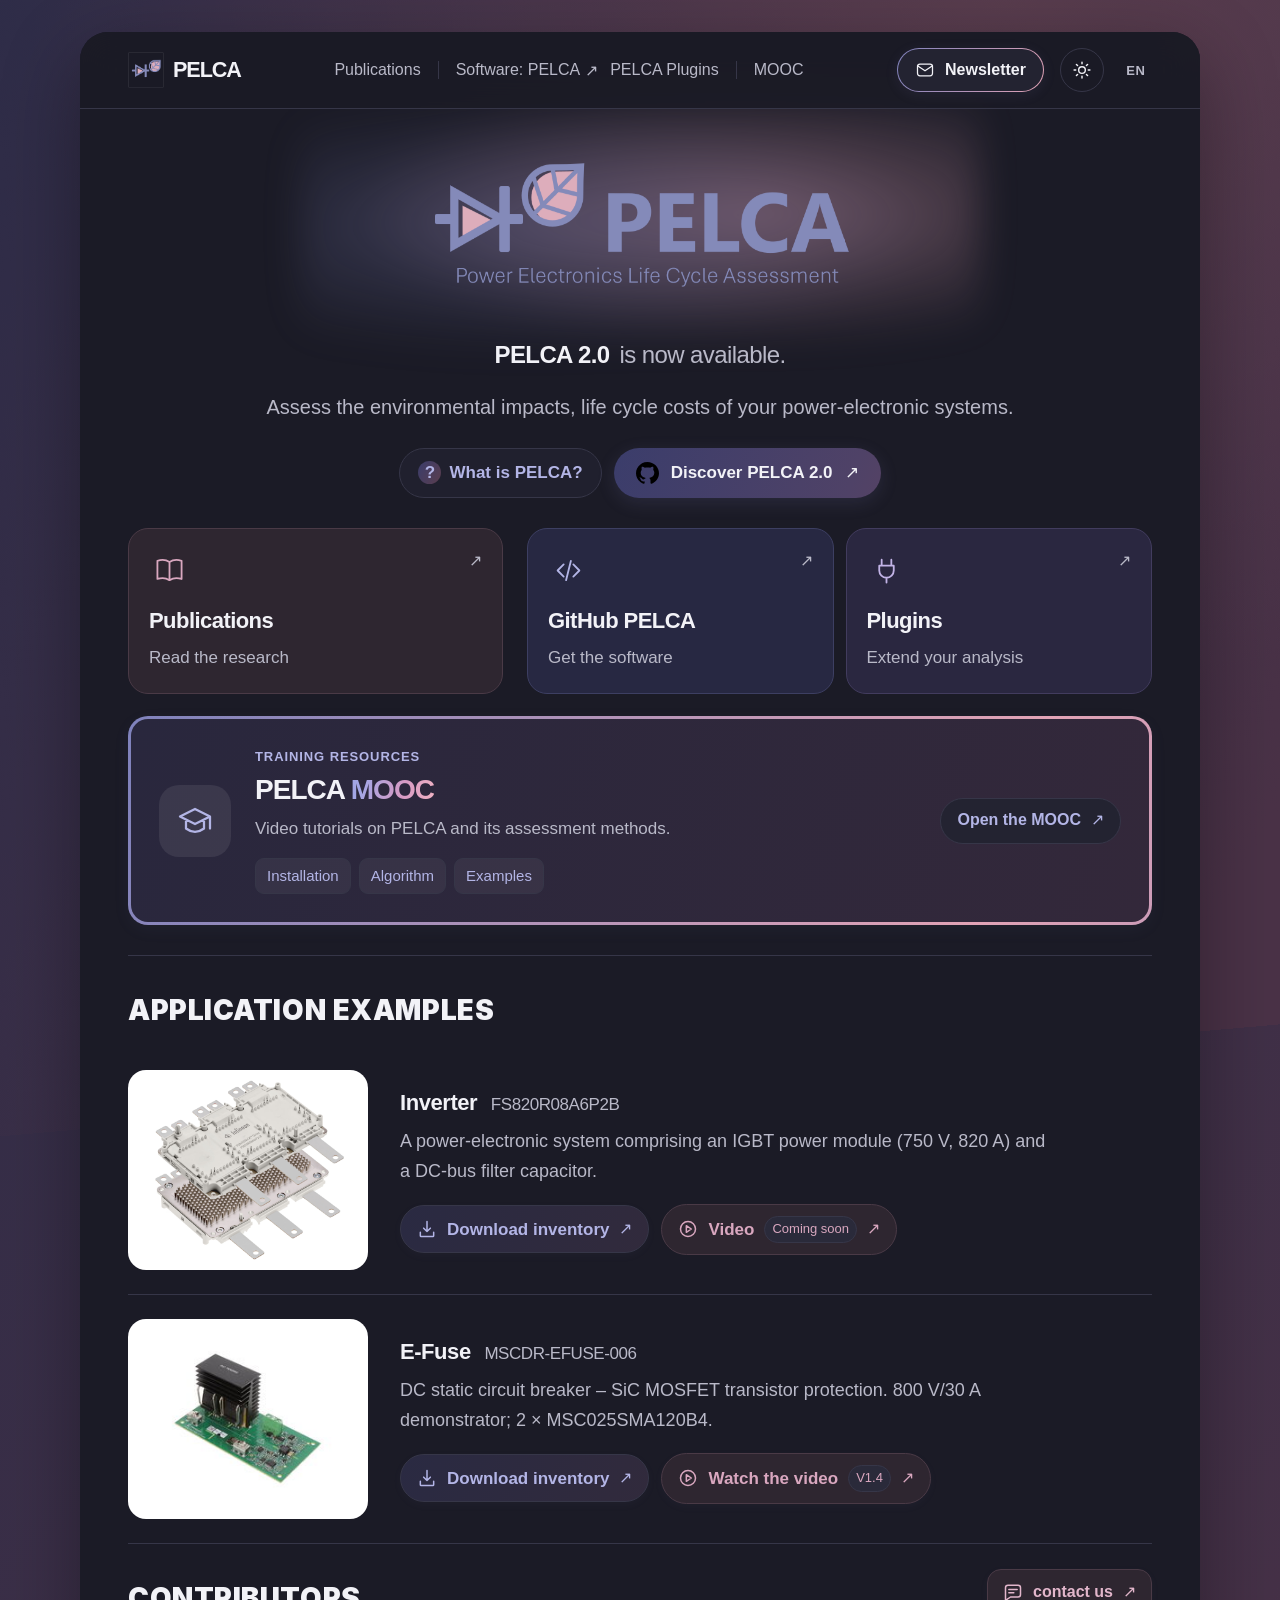
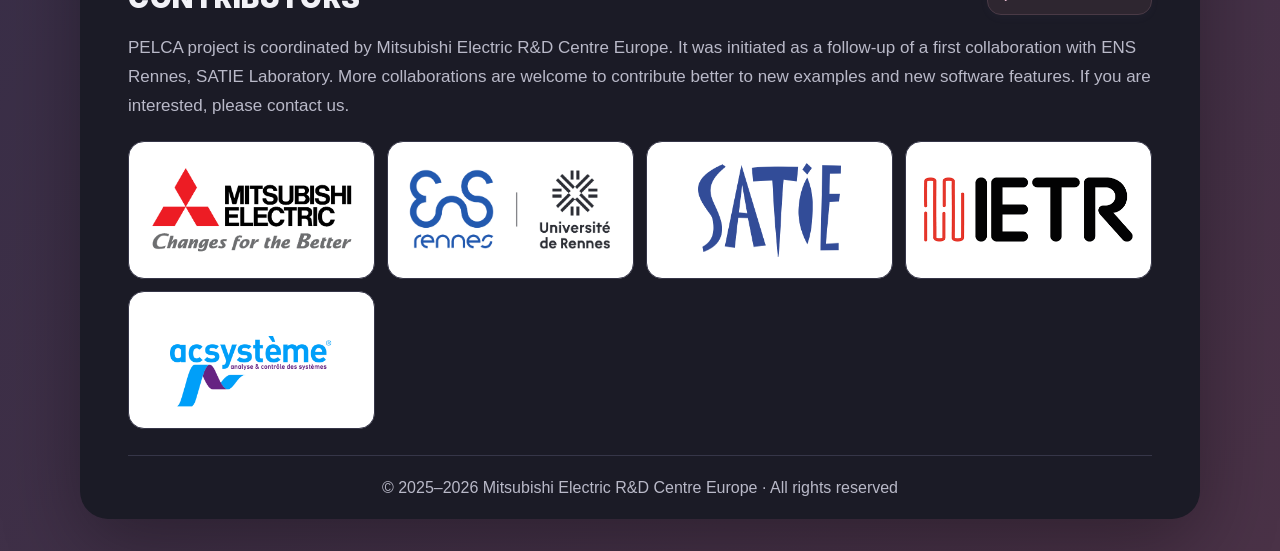
==== commit 7ebae9ff: "PELCA website" ====
--- a/index.html
+++ b/index.html
@@ -15,8 +15,11 @@
   <meta name="apple-mobile-web-app-status-bar-style" content="default" />
   <meta name="msapplication-TileImage" content="icons/first_image.png" />
   <meta name="msapplication-TileColor" content="#7f82bc" />
+  <script src="assets/theme.js"></script>
+  <script src="assets/i18n.js"></script>
   <link rel="stylesheet" href="assets/pelca.css" />
   <link rel="stylesheet" href="assets/pages.css" />
+  <link rel="stylesheet" href="assets/theme.css" />
   <script src="assets/pelca.js" defer></script>
 </head>
 <body class="official-site compact-home">
@@ -34,6 +37,8 @@
           <a class="resource-mooc" href="mooc.html">MOOC</a>
         </nav>
         <a class="header-cta newsletter-cta" href="https://forms.office.com/e/TFM0s2G8ew" target="_blank" rel="noopener noreferrer" aria-label="PELCA newsletter" title="Newsletter"><svg class="newsletter-icon" viewBox="0 0 24 24" aria-hidden="true" focusable="false"><rect x="3" y="5" width="18" height="14" rx="3" /><path d="m3 7 9 6 9-6" /></svg><span class="newsletter-label">Newsletter</span></a>
+        <button type="button" class="theme-toggle" aria-label="Switch to dark mode" title="Switch to dark mode"><svg class="icon-moon" viewBox="0 0 24 24" aria-hidden="true" focusable="false"><path d="M20 14.5A8 8 0 0 1 9.5 4a8 8 0 1 0 10.5 10.5Z" /></svg><svg class="icon-sun" viewBox="0 0 24 24" aria-hidden="true" focusable="false"><circle cx="12" cy="12" r="4" /><path d="M12 2.5v2M12 19.5v2M2.5 12h2M19.5 12h2M5.3 5.3l1.4 1.4M17.3 17.3l1.4 1.4M5.3 18.7l1.4-1.4M17.3 6.7l1.4-1.4" /></svg></button>
+        <button type="button" class="lang-switch" aria-label="Passer en français" title="Passer en français" lang="fr"><span data-lang="en" aria-hidden="true">EN</span><span data-lang="fr" aria-hidden="true">FR</span></button>
         <details class="mobile-nav">
           <summary aria-label="Open navigation"><span></span><span></span></summary>
           <nav aria-label="Mobile navigation">
@@ -91,7 +96,7 @@
             <h3 id="inverter-title">Inverter <span>FS820R08A6P2B</span></h3>
             <p>A power-electronic system comprising an IGBT power module (750 V, 820 A) and a DC-bus filter capacitor.</p>
             <div class="home-example-links">
-              <a class="example-action example-download" href="https://github.com/merce-fra/PELCA/raw/refs/heads/main/PELCA%20datasets/PowerModuleAndCapacitor/PELCA_v2.0.0_PowerModuleAndCapacitor.xlsm" target="_blank" rel="noopener noreferrer"><svg class="example-action-icon" viewBox="0 0 24 24" aria-hidden="true" focusable="false"><path d="M12 3v12m-4-4 4 4 4-4M4 16v4a1 1 0 0 0 1 1h14a1 1 0 0 0 1-1v-4" /></svg>Download inventory <span class="example-action-arrow" aria-hidden="true">↗</span></a>
+              <a class="example-action example-download" href="https://github.com/merce-fra/PELCA/blob/Release_PELCA_v2.0/PELCA%20datasets/PowerModuleAndCapacitor/PELCA_v2.0.0_PowerModuleAndCapacitor.xlsm" target="_blank" rel="noopener noreferrer"><svg class="example-action-icon" viewBox="0 0 24 24" aria-hidden="true" focusable="false"><path d="M12 3v12m-4-4 4 4 4-4M4 16v4a1 1 0 0 0 1 1h14a1 1 0 0 0 1-1v-4" /></svg>Download inventory <span class="example-action-arrow" aria-hidden="true">↗</span></a>
               <a class="example-action example-video video-upcoming" href="mooc.html#exemple-onduleur"><svg class="example-action-icon" viewBox="0 0 24 24" aria-hidden="true" focusable="false"><circle cx="12" cy="12" r="9" /><path d="m10 8 6 4-6 4Z" /></svg>Video <span class="video-status">Coming soon</span><span class="example-action-arrow" aria-hidden="true">↗</span></a>
             </div>
           </div>
@@ -102,7 +107,7 @@
             <h3 id="efuse-title">E-Fuse <span>MSCDR-EFUSE-006</span></h3>
             <p>DC static circuit breaker – SiC MOSFET transistor protection. 800 V/30 A demonstrator; 2 × MSC025SMA120B4.</p>
             <div class="home-example-links">
-              <a class="example-action example-download" href="https://github.com/merce-fra/PELCA/raw/refs/heads/main/PELCA%20datasets/E-Fuse/PELCA_v2.0.0_Efuse.xlsm" target="_blank" rel="noopener noreferrer"><svg class="example-action-icon" viewBox="0 0 24 24" aria-hidden="true" focusable="false"><path d="M12 3v12m-4-4 4 4 4-4M4 16v4a1 1 0 0 0 1 1h14a1 1 0 0 0 1-1v-4" /></svg>Download inventory <span class="example-action-arrow" aria-hidden="true">↗</span></a>
+              <a class="example-action example-download" href="https://github.com/merce-fra/PELCA/blob/Release_PELCA_v2.0/PELCA%20datasets/E-Fuse/PELCA_v2.0.0_Efuse.xlsm" target="_blank" rel="noopener noreferrer"><svg class="example-action-icon" viewBox="0 0 24 24" aria-hidden="true" focusable="false"><path d="M12 3v12m-4-4 4 4 4-4M4 16v4a1 1 0 0 0 1 1h14a1 1 0 0 0 1-1v-4" /></svg>Download inventory <span class="example-action-arrow" aria-hidden="true">↗</span></a>
               <a class="example-action example-video" href="https://www.youtube.com/watch?v=xrPsHAtA64E" target="_blank" rel="noopener noreferrer"><svg class="example-action-icon" viewBox="0 0 24 24" aria-hidden="true" focusable="false"><circle cx="12" cy="12" r="9" /><path d="m10 8 6 4-6 4Z" /></svg>Watch the video <span class="video-status">V1.4</span><span class="example-action-arrow" aria-hidden="true">↗</span></a>
             </div>
           </div>
@@ -137,6 +142,9 @@
       <p>It natively supports circular‑economy practices such as preventive and curative maintenance.</p>
       <p>With PELCA, you can model products and scenarios (manufacturing, use, and end-of-life) and obtain environmental and economic impact results to guide design and decision‑making.</p>
     </div>
+    <div class="about-tool">
+      <a class="example-action" href="CICV_param.html"><svg class="example-action-icon" viewBox="0 0 24 24" aria-hidden="true" focusable="false"><path d="M3 20h18M4 16l5-5 4 3 7-8" /></svg>Understanding the LCIC <span class="example-action-arrow" aria-hidden="true">→</span></a>
+    </div>
   </dialog>
 </body>
 </html>
--- a/assets/pages.css
+++ b/assets/pages.css
@@ -57,6 +57,8 @@
 .about-dialog p { font-size: 1.125rem; line-height: 1.7; color: var(--secondary); }
 .about-dialog p + p { margin-top: 18px; }
 .about-dialog strong { color: var(--text); font-weight: 650; }
+/* Lien vers l'outil LCIC (CICV_param.html), en bas à droite de la fenêtre */
+.about-tool { display: flex; justify-content: flex-end; margin-top: 26px; }
 .about-close-form { position: absolute; top: 12px; right: 12px; margin: 0; }
 .about-close { display: grid; place-items: center; width: 44px; height: 44px; border: 0; border-radius: 50%; background: #f5f2f8; color: var(--secondary); font-size: 1.75rem; line-height: 1; cursor: pointer; }
 .about-close:hover { background: #ece6f1; color: var(--text); }
@@ -102,7 +104,7 @@
 .home-section-title { color: var(--text); font-family: "PELCA Inter Black", "Arial Black", -apple-system, BlinkMacSystemFont, "Segoe UI", sans-serif; font-size: clamp(1.375rem, 2.6vw, 1.75rem); font-weight: 900; line-height: 1.35; letter-spacing: .02em; text-transform: uppercase; }
 .home-example { display: grid; grid-template-columns: 240px minmax(0, 1fr); gap: 32px; align-items: center; padding-block: 24px; }
 .home-example + .home-example { border-top: 1px solid var(--line); }
-.home-example-photo { display: block; width: 240px; height: 200px; object-fit: contain; transition: transform .3s ease; }
+.home-example-photo { display: block; width: 240px; height: 200px; padding: 10px; object-fit: contain; background: #fff; border-radius: 18px; transition: transform .3s ease; }
 .home-example h3 { font-size: 1.375rem; line-height: 1.5; font-weight: 650; letter-spacing: -.02em; }
 .home-example h3 > span { color: var(--secondary); font-size: 1.0625rem; font-weight: 450; margin-left: 8px; }
 .home-example-content > p { margin-top: 8px; font-size: 1.125rem; line-height: 1.65; color: var(--secondary); max-width: 660px; }
--- a/assets/theme.css
+++ b/assets/theme.css
@@ -0,0 +1,106 @@
+/* PELCA — bouton lune/soleil et mode nuit, communs à toutes les pages.
+   Le thème est posé sur <html data-theme="light|dark"> par assets/theme.js. */
+
+/* ---------- Bouton dans l'en-tête, à droite de « Newsletter » ---------- */
+.theme-toggle {
+  flex: none; display: grid; place-items: center; width: 44px; height: 44px; padding: 0;
+  border: 1px solid var(--line); border-radius: 50%; background: transparent; color: var(--text);
+  cursor: pointer; transition: border-color .2s, background .2s;
+}
+.theme-toggle svg { width: 20px; height: 20px; fill: none; stroke: currentColor; stroke-width: 1.7; stroke-linecap: round; stroke-linejoin: round; }
+.theme-toggle .icon-sun, :root[data-theme="dark"] .theme-toggle .icon-moon { display: none; }
+:root[data-theme="dark"] .theme-toggle .icon-sun { display: block; }
+@media (hover: hover) and (pointer: fine) { .theme-toggle:hover { border-color: var(--violet); background: var(--surface); } }
+@media print { .theme-toggle { display: none; } }
+/* Petits écrans : Newsletter réduit à son icône pour laisser la place aux boutons langue et thème */
+@media (max-width: 600px) {
+  .official-site .newsletter-cta { width: 44px; padding-inline: 0; gap: 0; justify-content: center; }
+  .official-site .newsletter-label { display: none; }
+}
+
+/* ---------- Langue : « EN » ou « FR » (langue en cours), discret, après le mode nuit ; un clic bascule ---------- */
+.lang-switch {
+  flex: none; display: grid; place-items: center; min-width: 32px; height: 44px; padding: 0 4px;
+  border: 0; background: none; color: var(--secondary); cursor: pointer;
+  font: inherit; font-size: .8125rem; font-weight: 600; letter-spacing: .06em; transition: color .2s;
+}
+.lang-switch span { display: none; }
+:root:not([lang="fr"]) .lang-switch [data-lang="en"], :root[lang="fr"] .lang-switch [data-lang="fr"] { display: block; }
+.lang-switch:hover { color: var(--text); text-decoration: underline; text-underline-offset: 5px; }
+@media print { .lang-switch { display: none; } }
+
+/* ---------- Couleurs de nuit ---------- */
+:root[data-theme="dark"] {
+  color-scheme: dark;
+  --background: #1b1b26; --card: #232331; --surface: #2a2a3a; --line: #363648;
+  --text: #f2f2f7; --secondary: #b9b9c8; --header: rgba(27, 27, 38, .86);
+  --accent: #b3b5e6; --violet: #9da0dc;
+}
+/* pages.css redéfinit ces couleurs sur .official-site */
+:root[data-theme="dark"] .official-site { --secondary: #b9b9c8; --accent: #b3b5e6; background: linear-gradient(135deg, #2c2c48, #4a3247); }
+:root[data-theme="dark"] .official-site .site-shell { box-shadow: 0 24px 80px #00000055; }
+.official-site, .official-site .site-shell, .site-header { transition: background-color .4s, color .4s; }
+
+/* Commun : en-tête, titres, boutons */
+:root[data-theme="dark"] .gradient-text { background-image: linear-gradient(105deg, #a3a6e6 15%, #d79bc4 62%, #f0b3c3); }
+:root[data-theme="dark"] .nav-divider { background: var(--line); }
+:root[data-theme="dark"] .newsletter-cta { --newsletter-fill: var(--card); color: var(--text); }
+:root[data-theme="dark"] .newsletter-cta:hover { --newsletter-fill: var(--surface); }
+:root[data-theme="dark"] .button-primary { background: #6b6fb4; }
+:root[data-theme="dark"] .resource-publications { --resource-tint: #2e2630; --resource-border: #4a3a46; --resource-accent: #d9a7bf; }
+:root[data-theme="dark"] .resource-github { --resource-tint: #272842; --resource-border: #3d3f62; --resource-accent: #b3b5e6; }
+:root[data-theme="dark"] .resource-plugins { --resource-tint: #2a2740; --resource-border: #423c5e; --resource-accent: #c2b3e6; }
+:root[data-theme="dark"] .resource-mooc { --resource-tint: #31282a; --resource-border: #4d3d3c; --resource-accent: #e0b0aa; }
+
+/* Accueil */
+:root[data-theme="dark"] .compact-home::before { background: radial-gradient(ellipse at 75% 20%, #5a3d4e 0, transparent 48%), linear-gradient(125deg, #2c2c48 15%, #4a3247 85%); }
+:root[data-theme="dark"] .launch-cta { background: linear-gradient(110deg, #3b3d6b 0%, #4f4267 38%, #66425a 65%, #3b3d6b 100%); background-size: 240% 100%; color: #f2f2f7; }
+:root[data-theme="dark"] .about-trigger { border-color: var(--line); background: #232331c9; }
+:root[data-theme="dark"] .about-trigger:hover { background: var(--surface); }
+:root[data-theme="dark"] .about-question { background: linear-gradient(120deg, #3b3d6b, #5a3d4e); }
+:root[data-theme="dark"] .about-dialog { border-color: var(--line); background: var(--card); }
+:root[data-theme="dark"] .about-close { background: var(--surface); }
+:root[data-theme="dark"] .about-close:hover { background: var(--line); }
+:root[data-theme="dark"] .home-resource.home-mooc { background: linear-gradient(110deg, #29273d, #33283a) padding-box, linear-gradient(110deg, #7f82bc 0%, #e2a3b6 35%, #7f82bc 65%, #e2a3b6 100%) border-box; background-size: 100% 100%, 250% 100%; }
+:root[data-theme="dark"] .home-mooc .home-resource-icon { background: #ffffff14; }
+:root[data-theme="dark"] .home-mooc-topics a { border-color: var(--line); background: #ffffff0d; }
+:root[data-theme="dark"] .home-mooc-topics a:hover { background: var(--surface); border-color: var(--violet); }
+:root[data-theme="dark"] .home-mooc-opening { border-color: var(--line); background: var(--card); }
+:root[data-theme="dark"] .home-mooc-opening:hover { background: var(--surface); }
+:root[data-theme="dark"] .example-action { border-color: var(--line); background: linear-gradient(115deg, #2a2a42, #312a3c); }
+:root[data-theme="dark"] .example-video { border-color: #4a3a46; background: #2e2630; color: #d9a7bf; }
+:root[data-theme="dark"] .contributor-contact { border-color: #4a3a46; background: #2e2630; color: #e2b6cb; }
+/* Logos partenaires : on garde le fond blanc pour leurs couleurs */
+:root[data-theme="dark"] .contributor { border-color: var(--line); }
+
+/* MOOC */
+:root[data-theme="dark"] .mooc-index a { border-color: var(--line); background: var(--surface); }
+:root[data-theme="dark"] .mooc-lesson { border-color: var(--line); background: #242433; }
+:root[data-theme="dark"] .mooc-lesson[open] { background: var(--card); border-color: #4a4a66; }
+:root[data-theme="dark"] .mooc-play { border-color: #4a4a66; background: linear-gradient(120deg, #2f3052, #3d2f45); }
+:root[data-theme="dark"] .mooc-current-badge, :root[data-theme="dark"] .mooc-installation-current .mooc-lesson-version { border-color: #5a5a80; background: #2f3052; }
+:root[data-theme="dark"] .mooc-lesson-current, :root[data-theme="dark"] .mooc-installation-current { border-color: #5a5a80; background: linear-gradient(115deg, #2a2a45, #362a3c); }
+:root[data-theme="dark"] .mooc-lesson-current[open], :root[data-theme="dark"] .mooc-installation-current[open] { border-color: #5a5a80; background: linear-gradient(115deg, #262638, #2f2734); }
+:root[data-theme="dark"] .mooc-coming-soon, :root[data-theme="dark"] .mooc-playback-note, :root[data-theme="dark"] .mooc-pending { border-color: var(--line); background: var(--surface); }
+:root[data-theme="dark"] .mooc-youtube-fallback { border-color: var(--line); background: linear-gradient(115deg, #2a2a42, #312a3c); }
+:root[data-theme="dark"] .mooc-page .example-documentation { background: var(--card); border-color: var(--line); }
+:root[data-theme="dark"] .mooc-tool-card { border-color: var(--line); background: linear-gradient(115deg, #262638, #2f2734); }
+@media (hover: hover) and (pointer: fine) {
+  :root[data-theme="dark"] .mooc-index a:hover { border-color: var(--violet); background: var(--line); }
+  :root[data-theme="dark"] .mooc-lesson:hover { border-color: #5a5a80; }
+  :root[data-theme="dark"] .publication-card:hover { border-color: #5a5a80; }
+}
+
+/* Publications */
+:root[data-theme="dark"] .publication-toolbar { border-color: var(--line); background: linear-gradient(110deg, #262638, #2f2734); }
+:root[data-theme="dark"] .publication-toolbar input, :root[data-theme="dark"] .publication-toolbar select { border-color: #44445a; background: var(--card); }
+:root[data-theme="dark"] .publication-toolbar input::placeholder { color: #9a9aaa; }
+:root[data-theme="dark"] .publication-types button { --resource-border: var(--line); --resource-bg: var(--card); }
+:root[data-theme="dark"] .publication-types button > span { background: #ffffff12; }
+:root[data-theme="dark"] .publication-card { border-color: var(--line); background: linear-gradient(150deg, var(--card), #242433); }
+:root[data-theme="dark"] .publication-card[data-type="PhD thesis"], :root[data-theme="dark"] .publication-types button[data-publication-type="PhD thesis"] { --resource-bg: #3a2a33; --resource-border: #5c4050; --resource-ink: #e6b3ca; }
+:root[data-theme="dark"] .publication-card[data-type="Scientific paper"], :root[data-theme="dark"] .publication-types button[data-publication-type="Scientific paper"] { --resource-bg: #2d2b4a; --resource-border: #48456e; --resource-ink: #c3bff0; }
+:root[data-theme="dark"] .publication-card[data-type="Presentation"], :root[data-theme="dark"] .publication-types button[data-publication-type="Presentation"] { --resource-bg: #233142; --resource-border: #3a5068; --resource-ink: #a9c8e8; }
+:root[data-theme="dark"] .publication-card[data-type="Lecture"], :root[data-theme="dark"] .publication-types button[data-publication-type="Lecture"] { --resource-bg: #22362e; --resource-border: #3a5a4c; --resource-ink: #a6d8c2; }
+:root[data-theme="dark"] .publication-types button[data-publication-type=""] { --resource-bg: linear-gradient(115deg, #3a2a33 0%, #2d2b4a 34%, #233142 67%, #22362e 100%); --resource-border: #4a4a60; --resource-ink: #d6d4e6; }
+:root[data-theme="dark"] .publication-citation > summary, :root[data-theme="dark"] .publication-copy { border-color: var(--line); background: var(--card); }
